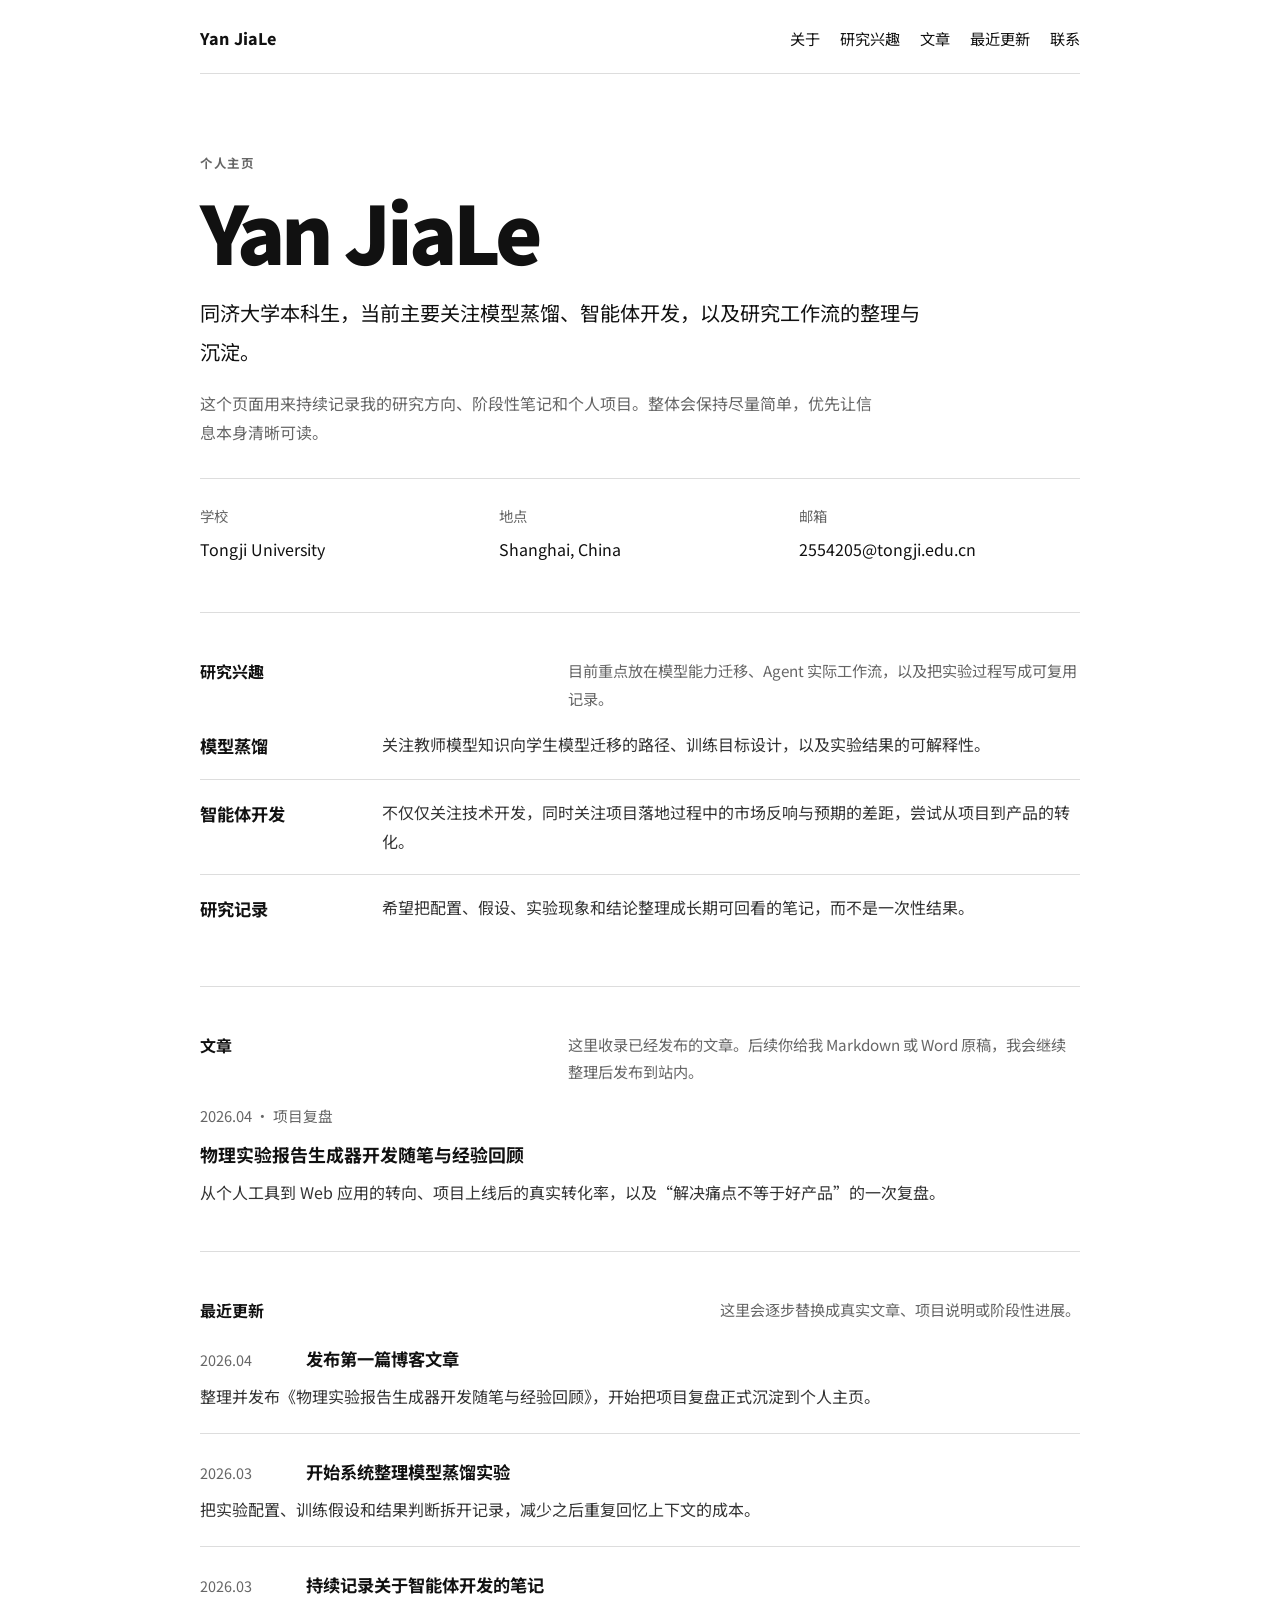
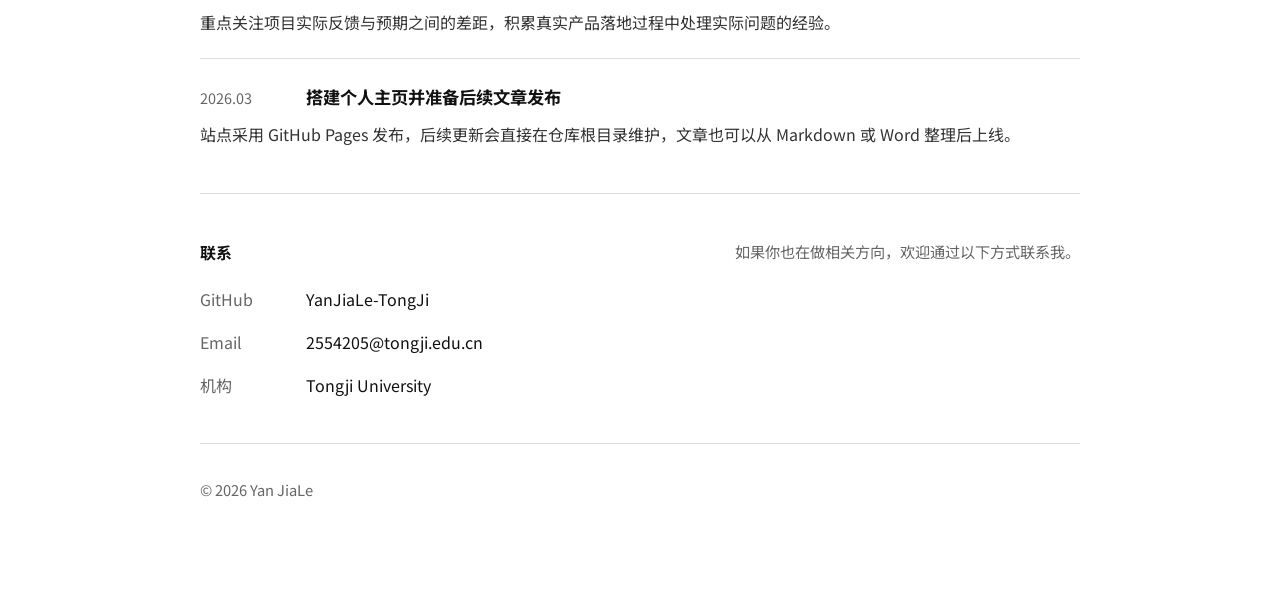
==== index.html @ b3a8a5c0 "Publish first blog post" ====
<!DOCTYPE html>
<html lang="zh-CN">
  <head>
    <meta charset="UTF-8" />
    <meta name="viewport" content="width=device-width, initial-scale=1.0" />
    <title>Yan JiaLe | 个人主页</title>
    <meta
      name="description"
      content="Yan JiaLe 的个人主页，关注模型蒸馏、智能体开发与研究记录。"
    />
    <link rel="preconnect" href="https://fonts.googleapis.com" />
    <link rel="preconnect" href="https://fonts.gstatic.com" crossorigin />
    <link
      href="https://fonts.googleapis.com/css2?family=Noto+Sans+SC:wght@400;500;700;900&display=swap"
      rel="stylesheet"
    />
    <link rel="stylesheet" href="./styles.css" />
  </head>
  <body>
    <div class="page">
      <header class="site-header">
        <a class="brand" href="#top">Yan JiaLe</a>
        <nav class="nav">
          <a href="#about">关于</a>
          <a href="#research">研究兴趣</a>
          <a href="#writing">文章</a>
          <a href="#updates">最近更新</a>
          <a href="#contact">联系</a>
        </nav>
      </header>

      <main id="top">
        <section class="hero" id="about">
          <p class="kicker">个人主页</p>
          <h1>Yan JiaLe</h1>
          <p class="lead">
            同济大学本科生，当前主要关注模型蒸馏、智能体开发，以及研究工作流的整理与沉淀。
          </p>
          <p class="summary">
            这个页面用来持续记录我的研究方向、阶段性笔记和个人项目。整体会保持尽量简单，优先让信息本身清晰可读。
          </p>

          <dl class="hero-meta">
            <div>
              <dt>学校</dt>
              <dd>Tongji University</dd>
            </div>
            <div>
              <dt>地点</dt>
              <dd>Shanghai, China</dd>
            </div>
            <div>
              <dt>邮箱</dt>
              <dd>
                <a href="mailto:2554205@tongji.edu.cn">2554205@tongji.edu.cn</a>
              </dd>
            </div>
          </dl>
        </section>

        <section class="section" id="research">
          <div class="section-heading">
            <h2>研究兴趣</h2>
            <p class="section-note">目前重点放在模型能力迁移、Agent 实际工作流，以及把实验过程写成可复用记录。</p>
          </div>

          <div class="interest-list">
            <article class="interest-item">
              <h3>模型蒸馏</h3>
              <p>关注教师模型知识向学生模型迁移的路径、训练目标设计，以及实验结果的可解释性。</p>
            </article>
            <article class="interest-item">
              <h3>智能体开发</h3>
              <p>不仅仅关注技术开发，同时关注项目落地过程中的市场反响与预期的差距，尝试从项目到产品的转化。</p>
            </article>
            <article class="interest-item">
              <h3>研究记录</h3>
              <p>希望把配置、假设、实验现象和结论整理成长期可回看的笔记，而不是一次性结果。</p>
            </article>
          </div>
        </section>

        <section class="section" id="writing">
          <div class="section-heading">
            <h2>文章</h2>
            <p class="section-note">这里收录已经发布的文章。后续你给我 Markdown 或 Word 原稿，我会继续整理后发布到站内。</p>
          </div>

          <div class="article-list">
            <article class="article-card">
              <p class="article-meta">2026.04 · 项目复盘</p>
              <h3>
                <a href="./articles/physics-report-generator-review.html">物理实验报告生成器开发随笔与经验回顾</a>
              </h3>
              <p>
                从个人工具到 Web 应用的转向、项目上线后的真实转化率，以及“解决痛点不等于好产品”的一次复盘。
              </p>
            </article>
          </div>
        </section>

        <section class="section" id="updates">
          <div class="section-heading">
            <h2>最近更新</h2>
            <p class="section-note">这里会逐步替换成真实文章、项目说明或阶段性进展。</p>
          </div>

          <div class="update-list">
            <article class="update-item">
              <div class="update-head">
                <time datetime="2026-04">2026.04</time>
                <h3>发布第一篇博客文章</h3>
              </div>
              <p>整理并发布《物理实验报告生成器开发随笔与经验回顾》，开始把项目复盘正式沉淀到个人主页。</p>
            </article>

            <article class="update-item">
              <div class="update-head">
                <time datetime="2026-03">2026.03</time>
                <h3>开始系统整理模型蒸馏实验</h3>
              </div>
              <p>把实验配置、训练假设和结果判断拆开记录，减少之后重复回忆上下文的成本。</p>
            </article>

            <article class="update-item">
              <div class="update-head">
                <time datetime="2026-03">2026.03</time>
                <h3>持续记录关于智能体开发的笔记</h3>
              </div>
              <p>重点关注项目实际反馈与预期之间的差距，积累真实产品落地过程中处理实际问题的经验。</p>
            </article>

            <article class="update-item">
              <div class="update-head">
                <time datetime="2026-03">2026.03</time>
                <h3>搭建个人主页并准备后续文章发布</h3>
              </div>
              <p>站点采用 GitHub Pages 发布，后续更新会直接在仓库根目录维护，文章也可以从 Markdown 或 Word 整理后上线。</p>
            </article>
          </div>
        </section>

        <section class="section" id="contact">
          <div class="section-heading">
            <h2>联系</h2>
            <p class="section-note">如果你也在做相关方向，欢迎通过以下方式联系我。</p>
          </div>

          <ul class="contact-list">
            <li class="contact-item">
              <span>GitHub</span>
              <a href="https://github.com/YanJiaLe-TongJi" target="_blank" rel="noreferrer">YanJiaLe-TongJi</a>
            </li>
            <li class="contact-item">
              <span>Email</span>
              <a href="mailto:2554205@tongji.edu.cn">2554205@tongji.edu.cn</a>
            </li>
            <li class="contact-item">
              <span>机构</span>
              <a href="https://www.tongji.edu.cn" target="_blank" rel="noreferrer">Tongji University</a>
            </li>
          </ul>
        </section>
      </main>

      <footer class="site-footer">
        <p>© <span id="current-year"></span> Yan JiaLe</p>
      </footer>
    </div>

    <script src="./script.js"></script>
  </body>
</html>
---- styles.css ----
:root {
  --bg: #ffffff;
  --text: #111111;
  --muted: #666666;
  --line: #dddddd;
  --soft: #f7f7f7;
}

* {
  box-sizing: border-box;
}

html {
  scroll-behavior: smooth;
}

body {
  margin: 0;
  background: var(--bg);
  color: var(--text);
  font-family: "Noto Sans SC", sans-serif;
  line-height: 1.8;
  -webkit-font-smoothing: antialiased;
}

a {
  color: var(--text);
  text-decoration: none;
}

a:hover {
  text-decoration: underline;
}

.page {
  width: min(880px, calc(100% - 40px));
  margin: 0 auto;
  padding: 24px 0 80px;
}

.site-header {
  display: flex;
  align-items: center;
  justify-content: space-between;
  gap: 24px;
  padding-bottom: 20px;
  border-bottom: 1px solid var(--line);
}

.brand {
  font-size: 1rem;
  font-weight: 800;
  letter-spacing: 0.01em;
}

.nav {
  display: flex;
  flex-wrap: wrap;
  gap: 20px;
  color: var(--muted);
  font-size: 0.95rem;
}

.nav a {
  position: relative;
}

.nav a::after {
  position: absolute;
  left: 0;
  bottom: -4px;
  width: 100%;
  height: 1px;
  background: var(--text);
  transform: scaleX(0);
  transform-origin: left;
  transition: transform 0.18s ease;
  content: "";
}

.nav a:hover::after {
  transform: scaleX(1);
}

.hero {
  padding: 78px 0 48px;
  border-bottom: 1px solid var(--line);
}

.kicker {
  margin: 0 0 14px;
  color: var(--muted);
  font-size: 0.78rem;
  font-weight: 700;
  letter-spacing: 0.14em;
}

.hero h1 {
  margin: 0;
  font-size: clamp(2.8rem, 8vw, 5rem);
  line-height: 1.05;
  letter-spacing: -0.05em;
  font-weight: 900;
}

.lead {
  max-width: 46rem;
  margin: 22px 0 0;
  font-size: 1.26rem;
  line-height: 1.9;
}

.summary {
  max-width: 42rem;
  margin: 18px 0 0;
  color: var(--muted);
}

.hero-meta {
  display: grid;
  grid-template-columns: repeat(3, minmax(0, 1fr));
  gap: 18px;
  margin: 32px 0 0;
  padding-top: 24px;
  border-top: 1px solid var(--line);
}

.hero-meta dt {
  margin-bottom: 6px;
  color: var(--muted);
  font-size: 0.9rem;
}

.hero-meta dd {
  margin: 0;
}

.section {
  padding: 44px 0;
  border-bottom: 1px solid var(--line);
}

.section-heading {
  display: flex;
  align-items: flex-start;
  justify-content: space-between;
  gap: 20px;
  margin-bottom: 18px;
}

.section-heading h2 {
  margin: 0;
  font-size: 1rem;
}

.section-note {
  max-width: 32rem;
  margin: 0;
  color: var(--muted);
  font-size: 0.95rem;
}

.writing-note {
  padding: 20px 22px;
  border: 1px solid var(--line);
  background: var(--soft);
}

.writing-note p {
  margin: 0;
}

.article-list {
  display: grid;
  gap: 18px;
}

.article-card {
  padding: 18px 0 0;
  border-top: 1px solid var(--line);
}

.article-card:first-child {
  padding-top: 0;
  border-top: 0;
}

.article-meta {
  margin: 0 0 8px;
  color: var(--muted);
  font-size: 0.92rem;
}

.article-card h3 {
  margin: 0 0 8px;
  font-size: 1.12rem;
}

.article-card p:last-child {
  margin: 0;
  color: #333333;
}

.interest-list {
  display: grid;
}

.interest-item {
  display: grid;
  grid-template-columns: 160px 1fr;
  gap: 22px;
  padding: 18px 0;
  border-top: 1px solid var(--line);
}

.interest-item:first-child {
  padding-top: 0;
  border-top: 0;
}

.interest-item h3,
.update-item h3 {
  margin: 0;
  font-size: 1.08rem;
}

.interest-item p,
.update-item p {
  margin: 0;
  color: #333333;
}

.update-list {
  display: grid;
}

.update-item {
  padding: 0 0 22px;
  border-bottom: 1px solid var(--line);
}

.update-item + .update-item {
  padding-top: 22px;
}

.update-item:last-child {
  border-bottom: 0;
  padding-bottom: 0;
}

.update-head {
  display: flex;
  align-items: baseline;
  gap: 18px;
  margin-bottom: 8px;
}

.update-head time {
  min-width: 88px;
  color: var(--muted);
  font-size: 0.9rem;
}

.contact-list {
  display: grid;
  gap: 14px;
  margin: 0;
  padding: 0;
  list-style: none;
}

.contact-item {
  display: grid;
  grid-template-columns: 88px 1fr;
  gap: 18px;
}

.contact-item span {
  color: var(--muted);
}

.site-footer {
  padding-top: 18px;
  color: var(--muted);
  font-size: 0.92rem;
}

.article-page {
  width: min(780px, calc(100% - 32px));
}

.article-main {
  padding-top: 28px;
}

.back-link {
  margin: 0 0 24px;
  color: var(--muted);
}

.article-header {
  padding-bottom: 28px;
  margin-bottom: 28px;
  border-bottom: 1px solid var(--line);
}

.article-header h1 {
  margin: 0;
  font-size: clamp(2rem, 6vw, 3.2rem);
  line-height: 1.18;
  letter-spacing: -0.03em;
}

.article-subtitle {
  margin: 16px 0 0;
  font-size: 1.08rem;
  color: var(--muted);
}

.article-info {
  display: flex;
  flex-wrap: wrap;
  gap: 14px;
  margin-top: 14px;
  color: var(--muted);
  font-size: 0.92rem;
}

.prose {
  font-size: 1rem;
}

.prose h2,
.prose h3 {
  margin: 36px 0 12px;
  line-height: 1.4;
}

.prose h2 {
  font-size: 1.35rem;
}

.prose h3 {
  font-size: 1.08rem;
}

.prose p,
.prose ul,
.prose ol {
  margin: 0 0 16px;
}

.prose ul,
.prose ol {
  padding-left: 22px;
}

.prose li + li {
  margin-top: 8px;
}

@media (max-width: 720px) {
  .page {
    width: min(100% - 24px, 880px);
  }

  .site-header,
  .section-heading,
  .interest-item,
  .contact-item,
  .update-head,
  .hero-meta {
    grid-template-columns: 1fr;
    flex-direction: column;
  }

  .nav {
    gap: 14px;
  }

  .hero {
    padding-top: 46px;
  }

  .lead {
    font-size: 1.06rem;
  }

  .update-head {
    gap: 4px;
  }

  .article-page {
    width: min(100% - 24px, 780px);
  }
}
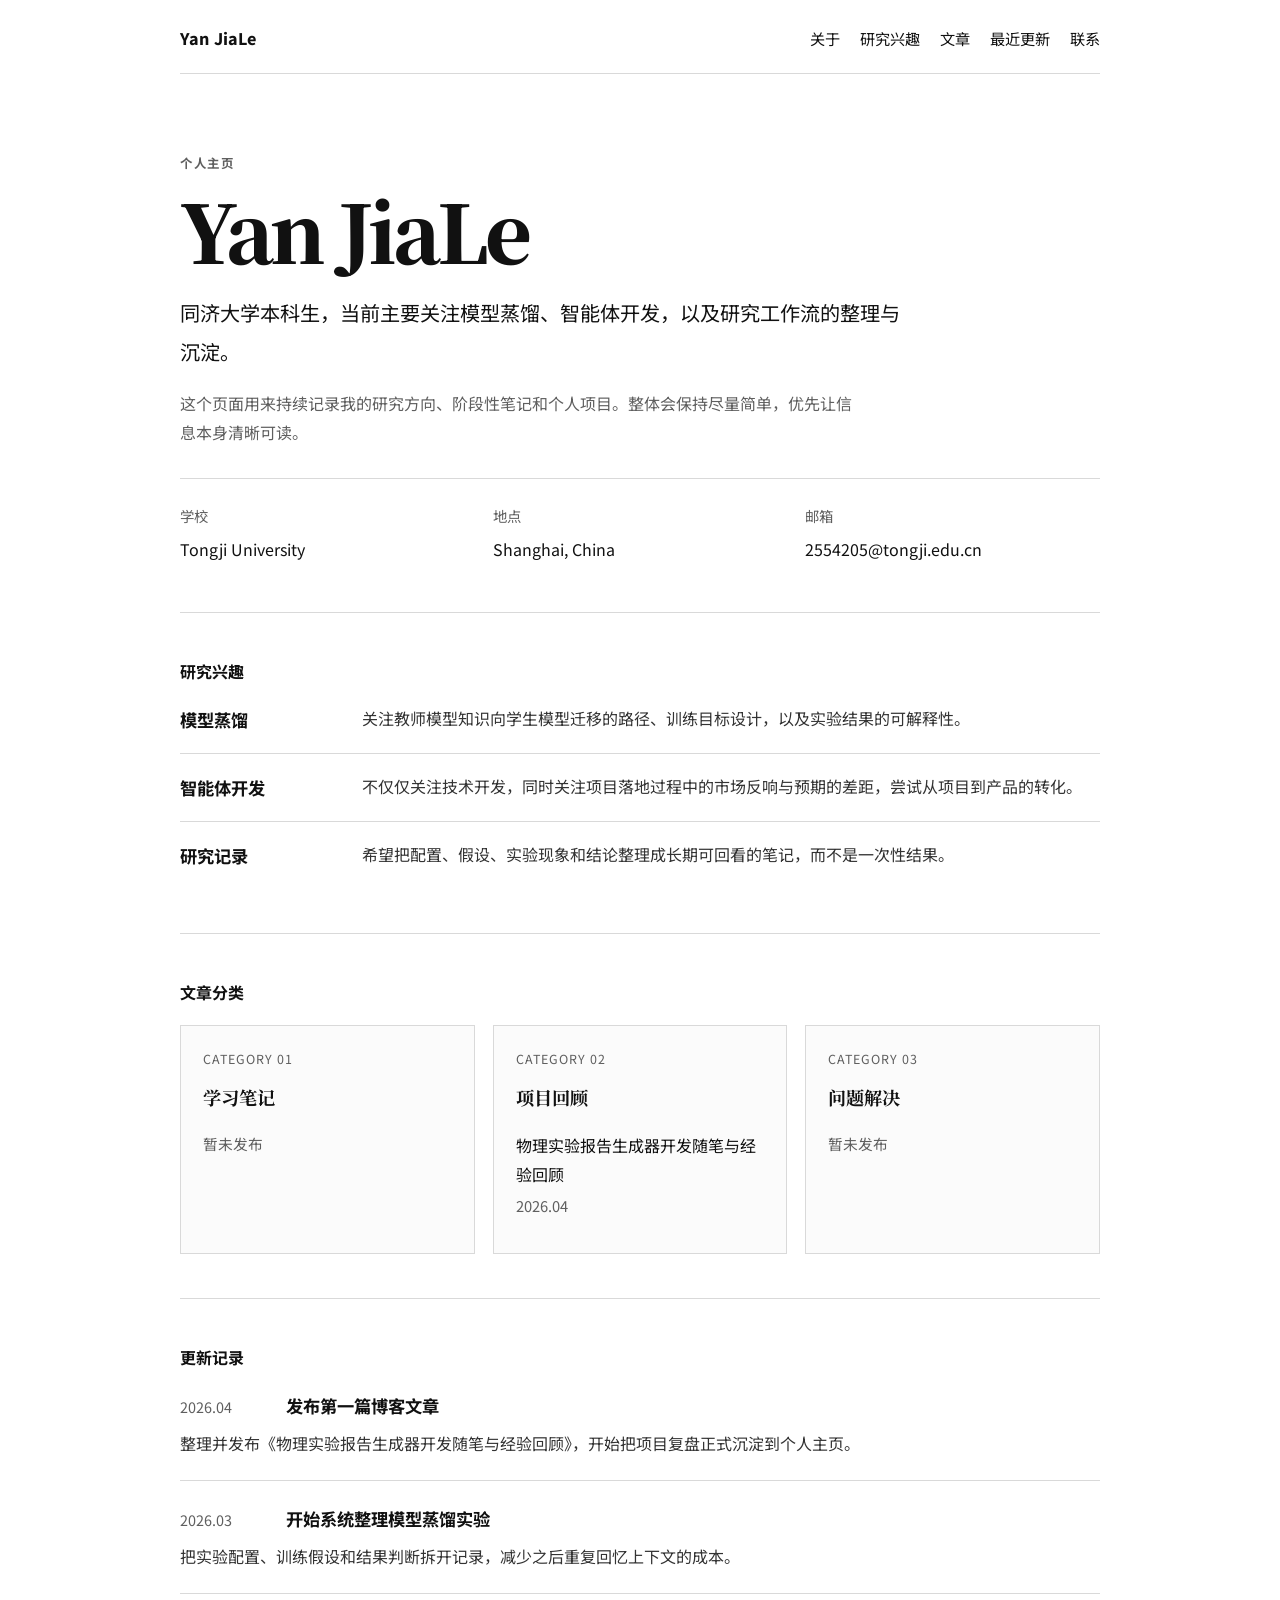
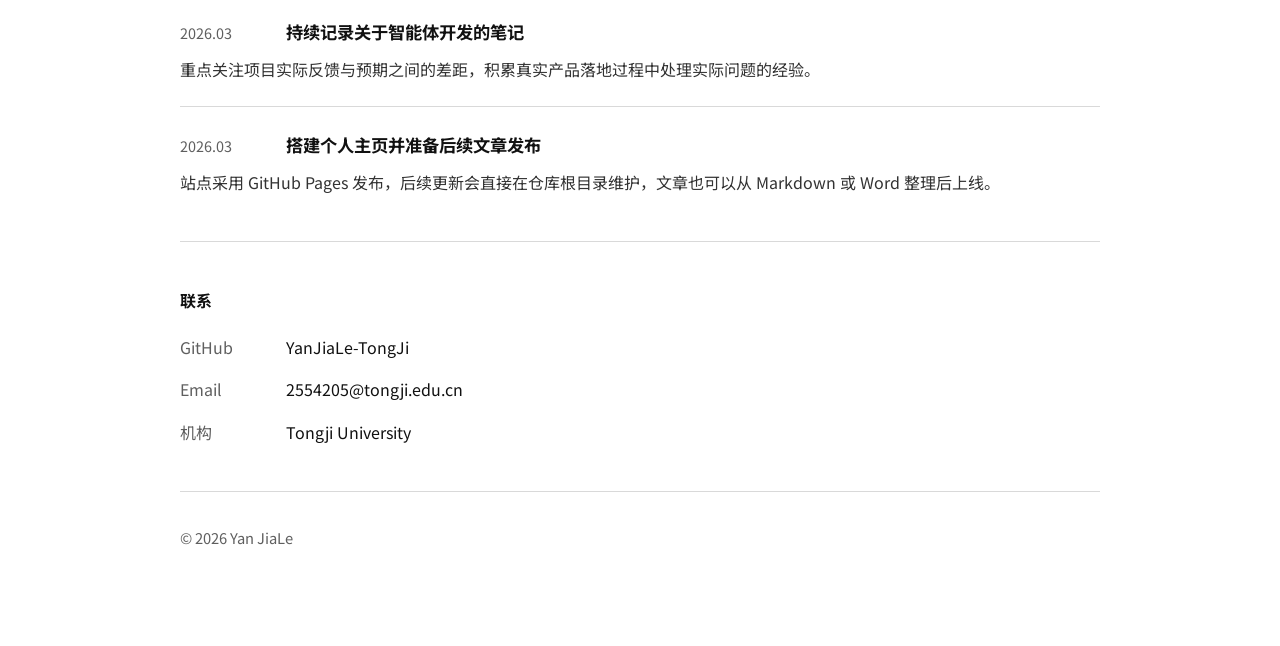
==== commit ad0797da: "Refine academic blog layout and restore original article text" ====
--- a/index.html
+++ b/index.html
@@ -11,7 +11,7 @@
     <link rel="preconnect" href="https://fonts.googleapis.com" />
     <link rel="preconnect" href="https://fonts.gstatic.com" crossorigin />
     <link
-      href="https://fonts.googleapis.com/css2?family=Noto+Sans+SC:wght@400;500;700;900&display=swap"
+      href="https://fonts.googleapis.com/css2?family=Noto+Sans+SC:wght@400;500;700;900&family=Noto+Serif+SC:wght@500;700&display=swap"
       rel="stylesheet"
     />
     <link rel="stylesheet" href="./styles.css" />
@@ -61,7 +61,6 @@
         <section class="section" id="research">
           <div class="section-heading">
             <h2>研究兴趣</h2>
-            <p class="section-note">目前重点放在模型能力迁移、Agent 实际工作流，以及把实验过程写成可复用记录。</p>
           </div>
 
           <div class="interest-list">
@@ -82,27 +81,42 @@
 
         <section class="section" id="writing">
           <div class="section-heading">
-            <h2>文章</h2>
-            <p class="section-note">这里收录已经发布的文章。后续你给我 Markdown 或 Word 原稿，我会继续整理后发布到站内。</p>
+            <h2>文章分类</h2>
           </div>
 
-          <div class="article-list">
-            <article class="article-card">
-              <p class="article-meta">2026.04 · 项目复盘</p>
-              <h3>
-                <a href="./articles/physics-report-generator-review.html">物理实验报告生成器开发随笔与经验回顾</a>
-              </h3>
-              <p>
-                从个人工具到 Web 应用的转向、项目上线后的真实转化率，以及“解决痛点不等于好产品”的一次复盘。
-              </p>
-            </article>
+          <div class="category-grid">
+            <section class="category-card">
+              <p class="category-label">Category 01</p>
+              <h3>学习笔记</h3>
+              <ul class="category-list">
+                <li class="empty-item">暂未发布</li>
+              </ul>
+            </section>
+
+            <section class="category-card">
+              <p class="category-label">Category 02</p>
+              <h3>项目回顾</h3>
+              <ul class="category-list">
+                <li>
+                  <a href="./articles/physics-report-generator-review.html">物理实验报告生成器开发随笔与经验回顾</a>
+                  <span>2026.04</span>
+                </li>
+              </ul>
+            </section>
+
+            <section class="category-card">
+              <p class="category-label">Category 03</p>
+              <h3>问题解决</h3>
+              <ul class="category-list">
+                <li class="empty-item">暂未发布</li>
+              </ul>
+            </section>
           </div>
         </section>
 
         <section class="section" id="updates">
           <div class="section-heading">
-            <h2>最近更新</h2>
-            <p class="section-note">这里会逐步替换成真实文章、项目说明或阶段性进展。</p>
+            <h2>更新记录</h2>
           </div>
 
           <div class="update-list">
@@ -143,7 +157,6 @@
         <section class="section" id="contact">
           <div class="section-heading">
             <h2>联系</h2>
-            <p class="section-note">如果你也在做相关方向，欢迎通过以下方式联系我。</p>
           </div>
 
           <ul class="contact-list">
--- a/styles.css
+++ b/styles.css
@@ -1,9 +1,10 @@
 :root {
   --bg: #ffffff;
   --text: #111111;
-  --muted: #666666;
-  --line: #dddddd;
-  --soft: #f7f7f7;
+  --muted: #5f5f5f;
+  --line: #d9d9d9;
+  --soft: #f5f5f5;
+  --paper: #fbfbfb;
 }
 
 * {
@@ -33,7 +34,7 @@
 }
 
 .page {
-  width: min(880px, calc(100% - 40px));
+  width: min(920px, calc(100% - 40px));
   margin: 0 auto;
   padding: 24px 0 80px;
 }
@@ -101,6 +102,7 @@
   line-height: 1.05;
   letter-spacing: -0.05em;
   font-weight: 900;
+  font-family: "Noto Serif SC", serif;
 }
 
 .lead {
@@ -153,52 +155,55 @@
   font-size: 1rem;
 }
 
-.section-note {
-  max-width: 32rem;
-  margin: 0;
-  color: var(--muted);
-  font-size: 0.95rem;
-}
-
-.writing-note {
-  padding: 20px 22px;
+.category-grid {
+  display: grid;
+  grid-template-columns: repeat(3, minmax(0, 1fr));
+  gap: 18px;
+}
+
+.category-card {
+  min-height: 220px;
+  padding: 22px;
   border: 1px solid var(--line);
-  background: var(--soft);
-}
-
-.writing-note p {
-  margin: 0;
-}
-
-.article-list {
-  display: grid;
-  gap: 18px;
-}
-
-.article-card {
-  padding: 18px 0 0;
+  background: var(--paper);
+}
+
+.category-label {
+  margin: 0 0 10px;
+  color: var(--muted);
+  font-size: 0.78rem;
+  letter-spacing: 0.08em;
+  text-transform: uppercase;
+}
+
+.category-card h3 {
+  margin: 0 0 18px;
+  font-size: 1.14rem;
+  font-family: "Noto Serif SC", serif;
+}
+
+.category-list {
+  margin: 0;
+  padding: 0;
+  list-style: none;
+}
+
+.category-list li {
+  display: grid;
+  gap: 4px;
+  padding: 12px 0;
   border-top: 1px solid var(--line);
 }
 
-.article-card:first-child {
+.category-list li:first-child {
   padding-top: 0;
   border-top: 0;
 }
 
-.article-meta {
-  margin: 0 0 8px;
+.category-list span,
+.empty-item {
   color: var(--muted);
   font-size: 0.92rem;
-}
-
-.article-card h3 {
-  margin: 0 0 8px;
-  font-size: 1.12rem;
-}
-
-.article-card p:last-child {
-  margin: 0;
-  color: #333333;
 }
 
 .interest-list {
@@ -309,6 +314,7 @@
   font-size: clamp(2rem, 6vw, 3.2rem);
   line-height: 1.18;
   letter-spacing: -0.03em;
+  font-family: "Noto Serif SC", serif;
 }
 
 .article-subtitle {
@@ -334,6 +340,7 @@
 .prose h3 {
   margin: 36px 0 12px;
   line-height: 1.4;
+  font-family: "Noto Serif SC", serif;
 }
 
 .prose h2 {
@@ -359,9 +366,22 @@
   margin-top: 8px;
 }
 
+.article-figure {
+  margin: 28px 0;
+  padding: 12px;
+  border: 1px solid var(--line);
+  background: var(--paper);
+}
+
+.article-figure img {
+  display: block;
+  width: 100%;
+  height: auto;
+}
+
 @media (max-width: 720px) {
   .page {
-    width: min(100% - 24px, 880px);
+    width: min(100% - 24px, 920px);
   }
 
   .site-header,
@@ -390,6 +410,10 @@
     gap: 4px;
   }
 
+  .category-grid {
+    grid-template-columns: 1fr;
+  }
+
   .article-page {
     width: min(100% - 24px, 780px);
   }
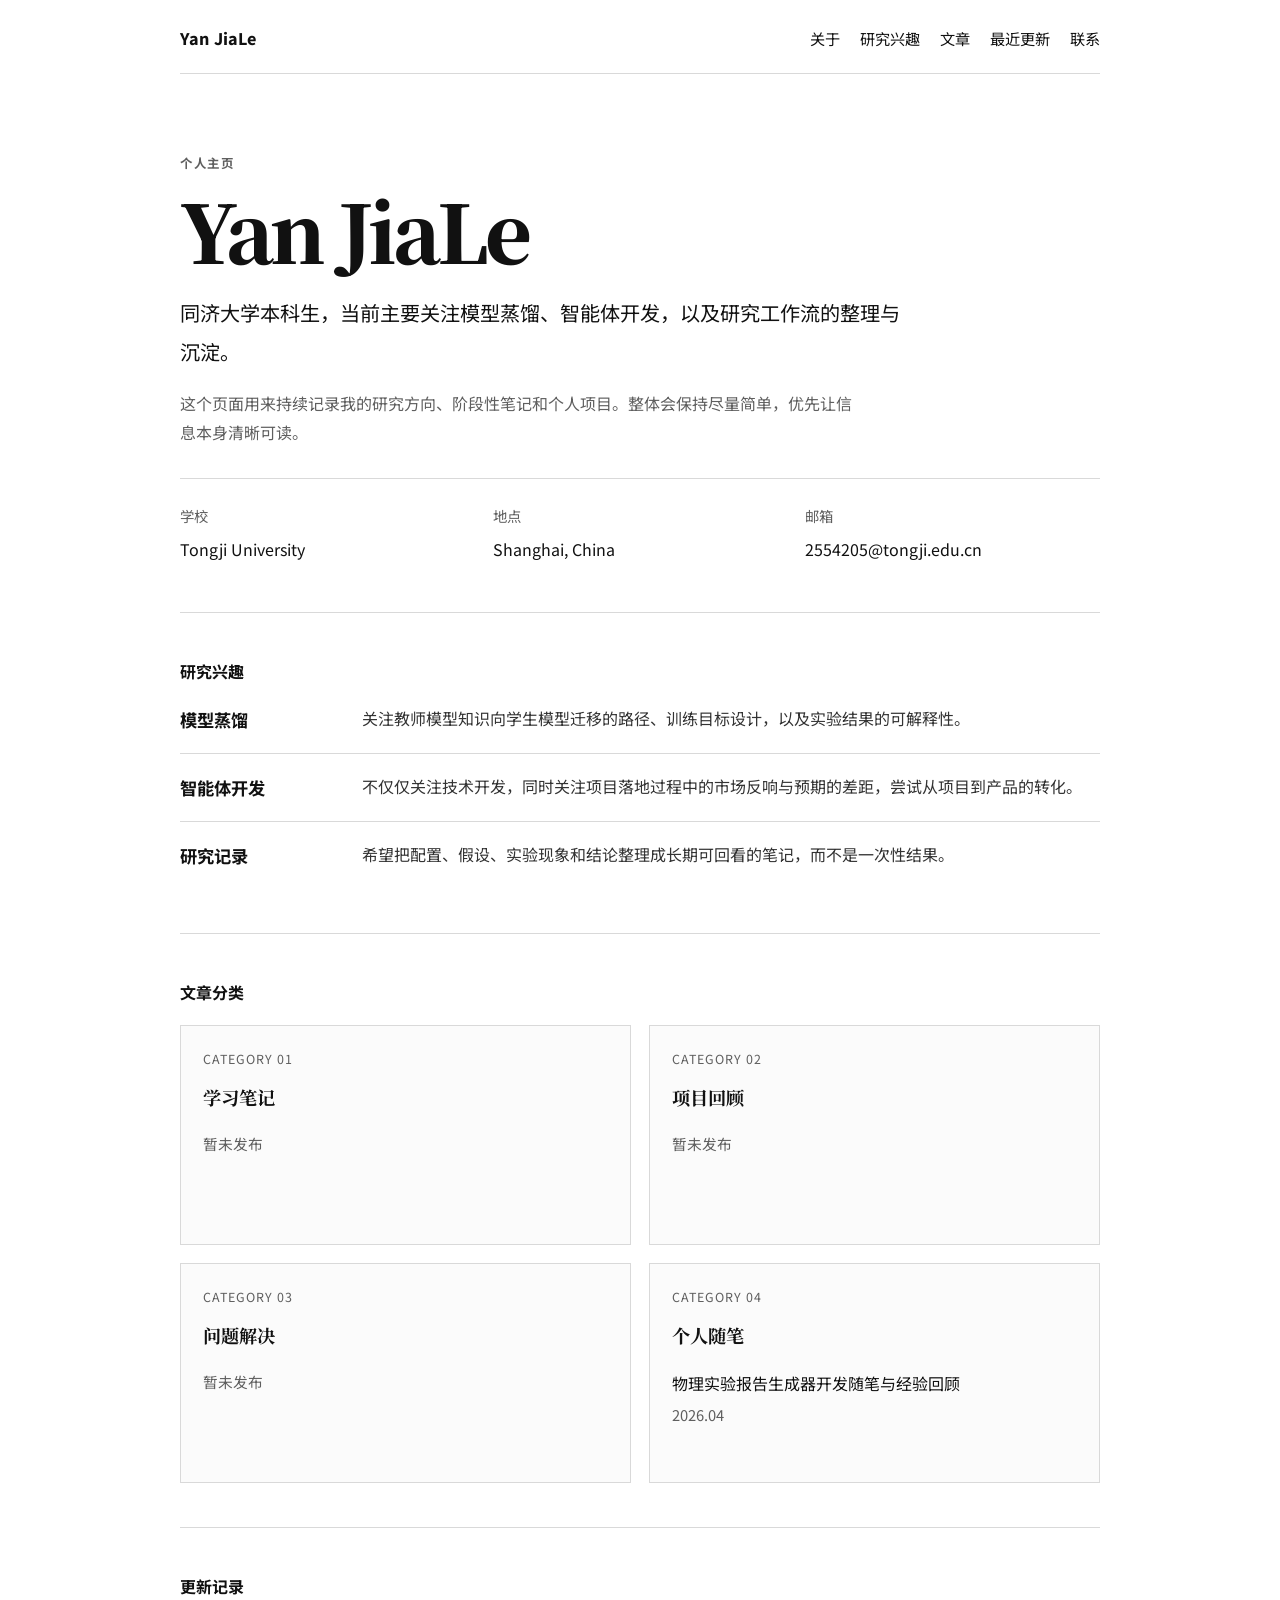
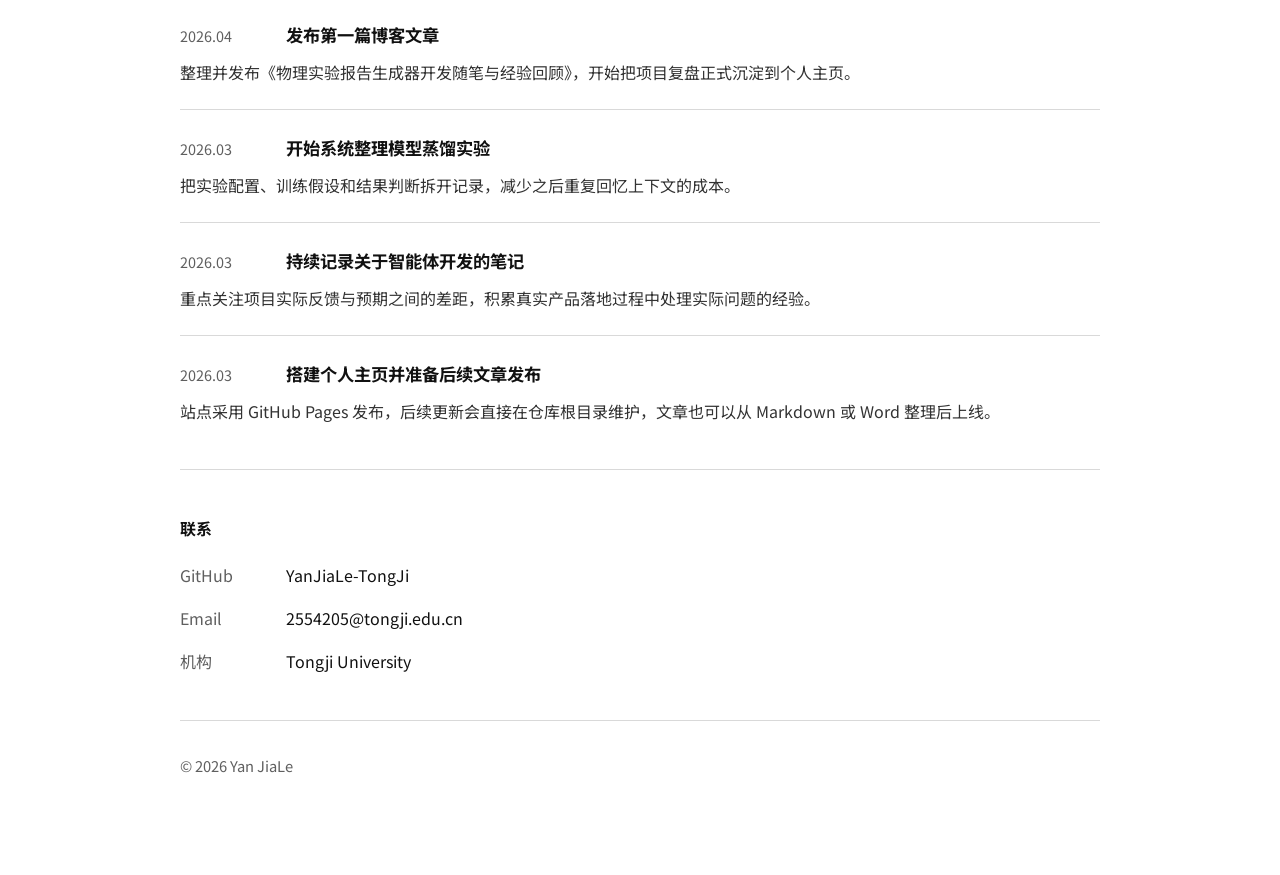
==== commit 770c03dd: "Add personal essays category" ====
--- a/index.html
+++ b/index.html
@@ -97,10 +97,7 @@
               <p class="category-label">Category 02</p>
               <h3>项目回顾</h3>
               <ul class="category-list">
-                <li>
-                  <a href="./articles/physics-report-generator-review.html">物理实验报告生成器开发随笔与经验回顾</a>
-                  <span>2026.04</span>
-                </li>
+                <li class="empty-item">暂未发布</li>
               </ul>
             </section>
 
@@ -109,6 +106,17 @@
               <h3>问题解决</h3>
               <ul class="category-list">
                 <li class="empty-item">暂未发布</li>
+              </ul>
+            </section>
+
+            <section class="category-card">
+              <p class="category-label">Category 04</p>
+              <h3>个人随笔</h3>
+              <ul class="category-list">
+                <li>
+                  <a href="./articles/physics-report-generator-review.html">物理实验报告生成器开发随笔与经验回顾</a>
+                  <span>2026.04</span>
+                </li>
               </ul>
             </section>
           </div>
--- a/styles.css
+++ b/styles.css
@@ -157,7 +157,7 @@
 
 .category-grid {
   display: grid;
-  grid-template-columns: repeat(3, minmax(0, 1fr));
+  grid-template-columns: repeat(2, minmax(0, 1fr));
   gap: 18px;
 }
 
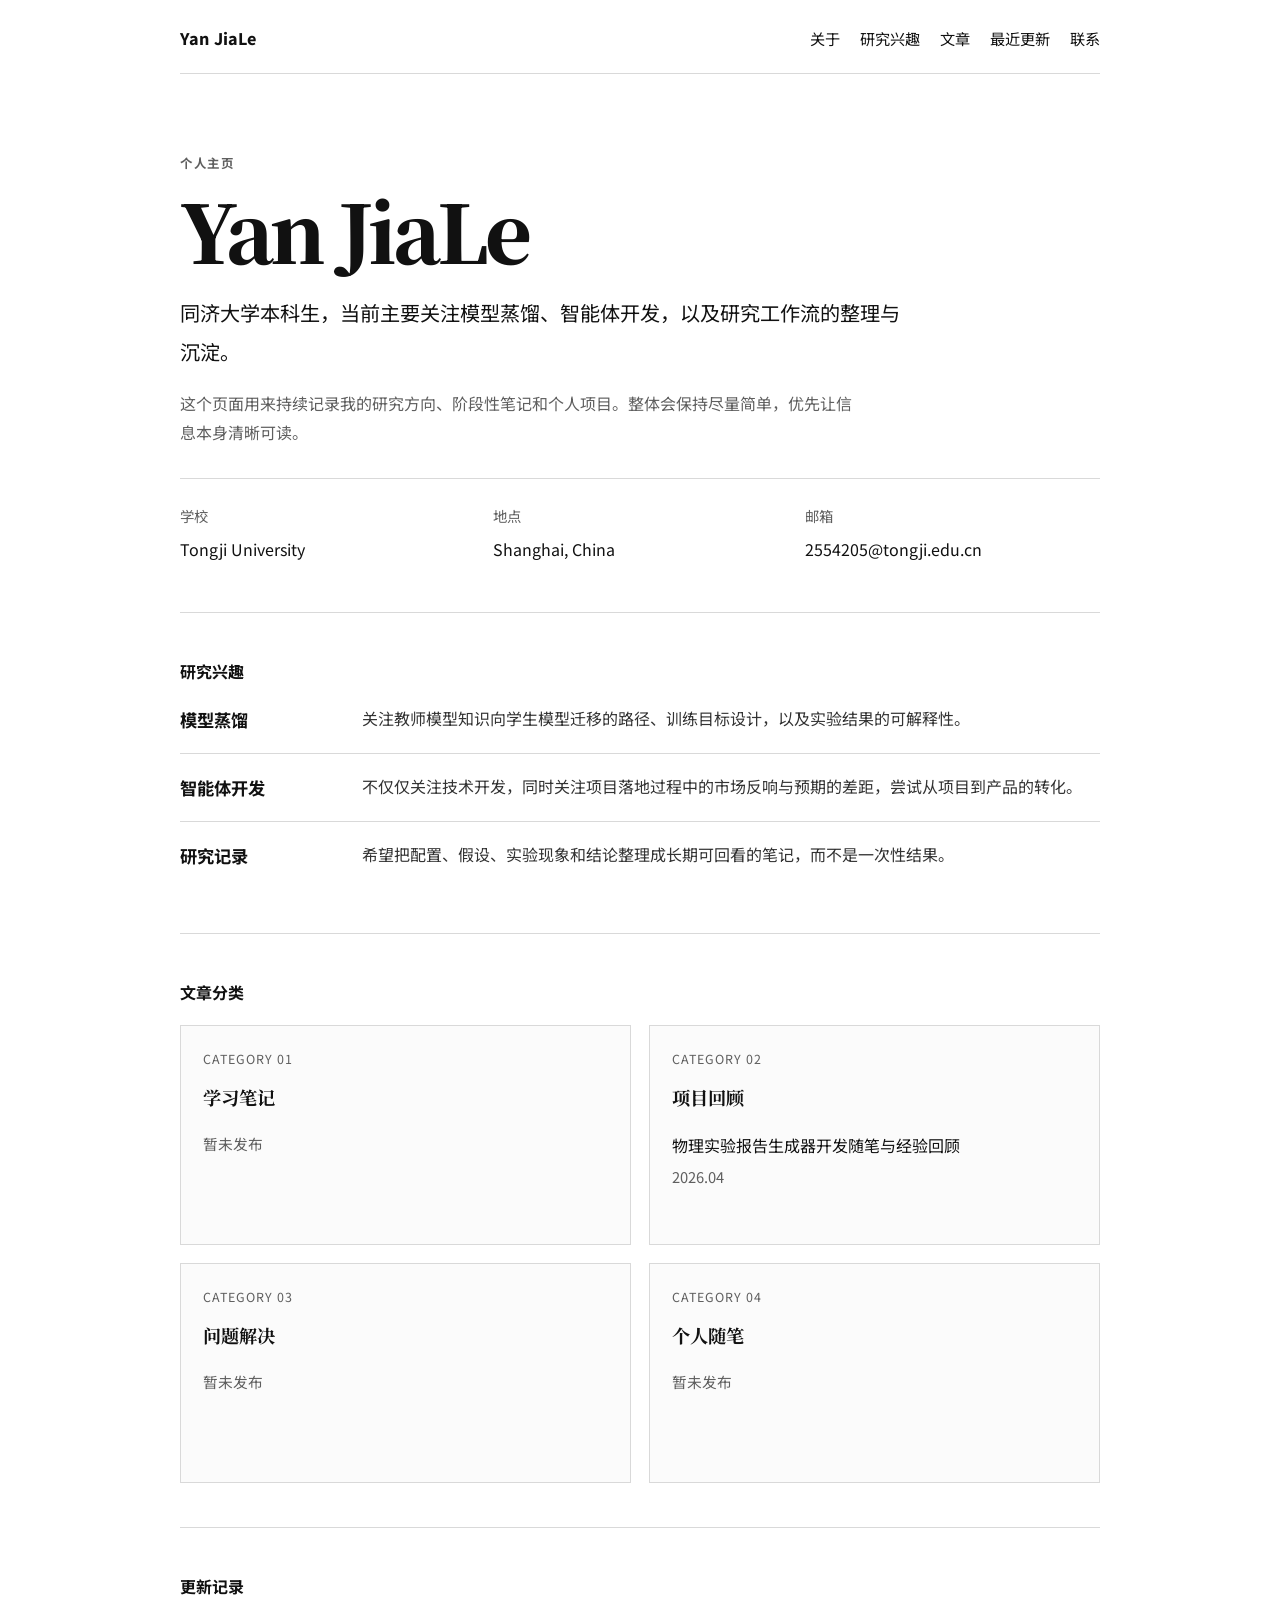
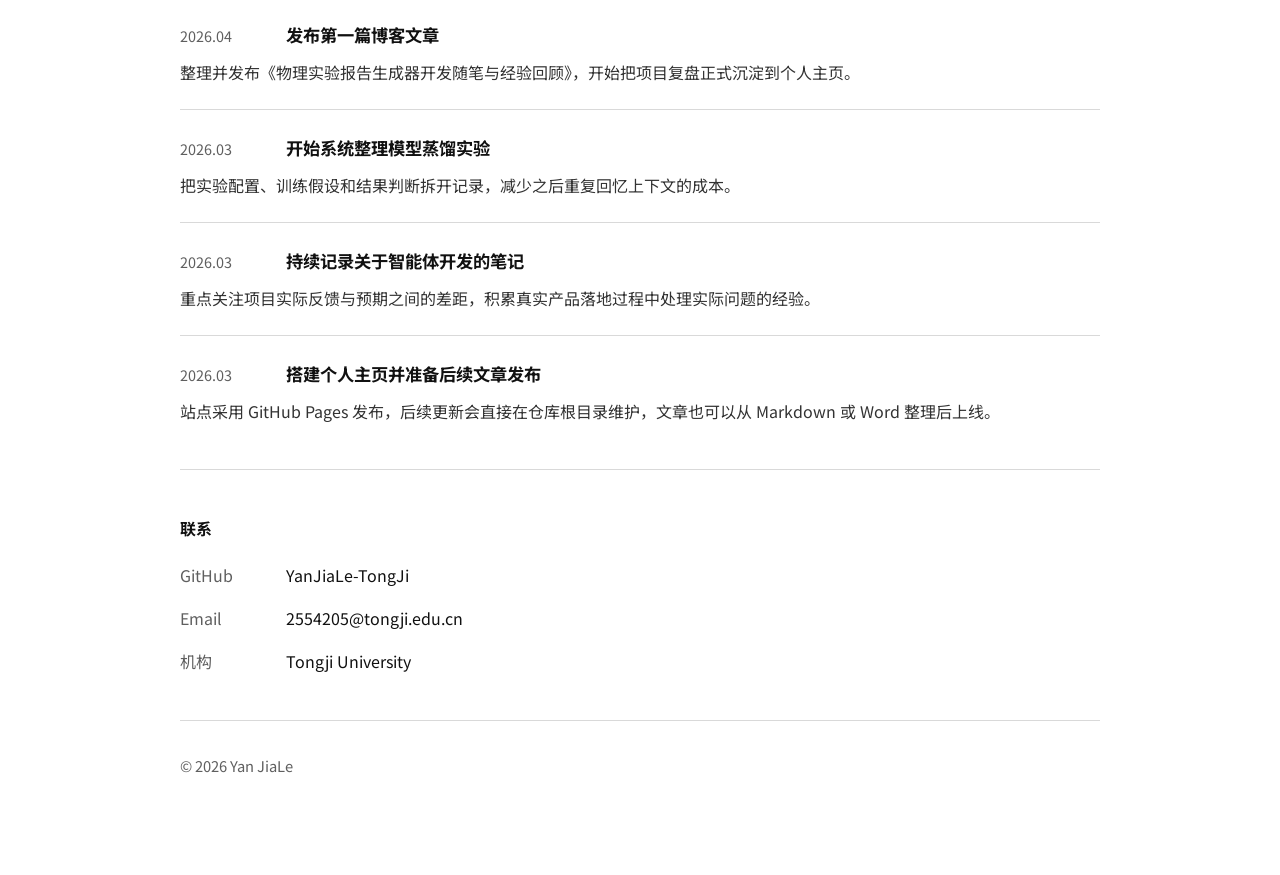
==== commit 6a37f019: "Move report generator post to project review" ====
--- a/index.html
+++ b/index.html
@@ -97,7 +97,10 @@
               <p class="category-label">Category 02</p>
               <h3>项目回顾</h3>
               <ul class="category-list">
-                <li class="empty-item">暂未发布</li>
+                <li>
+                  <a href="./articles/physics-report-generator-review.html">物理实验报告生成器开发随笔与经验回顾</a>
+                  <span>2026.04</span>
+                </li>
               </ul>
             </section>
 
@@ -113,10 +116,7 @@
               <p class="category-label">Category 04</p>
               <h3>个人随笔</h3>
               <ul class="category-list">
-                <li>
-                  <a href="./articles/physics-report-generator-review.html">物理实验报告生成器开发随笔与经验回顾</a>
-                  <span>2026.04</span>
-                </li>
+                <li class="empty-item">暂未发布</li>
               </ul>
             </section>
           </div>
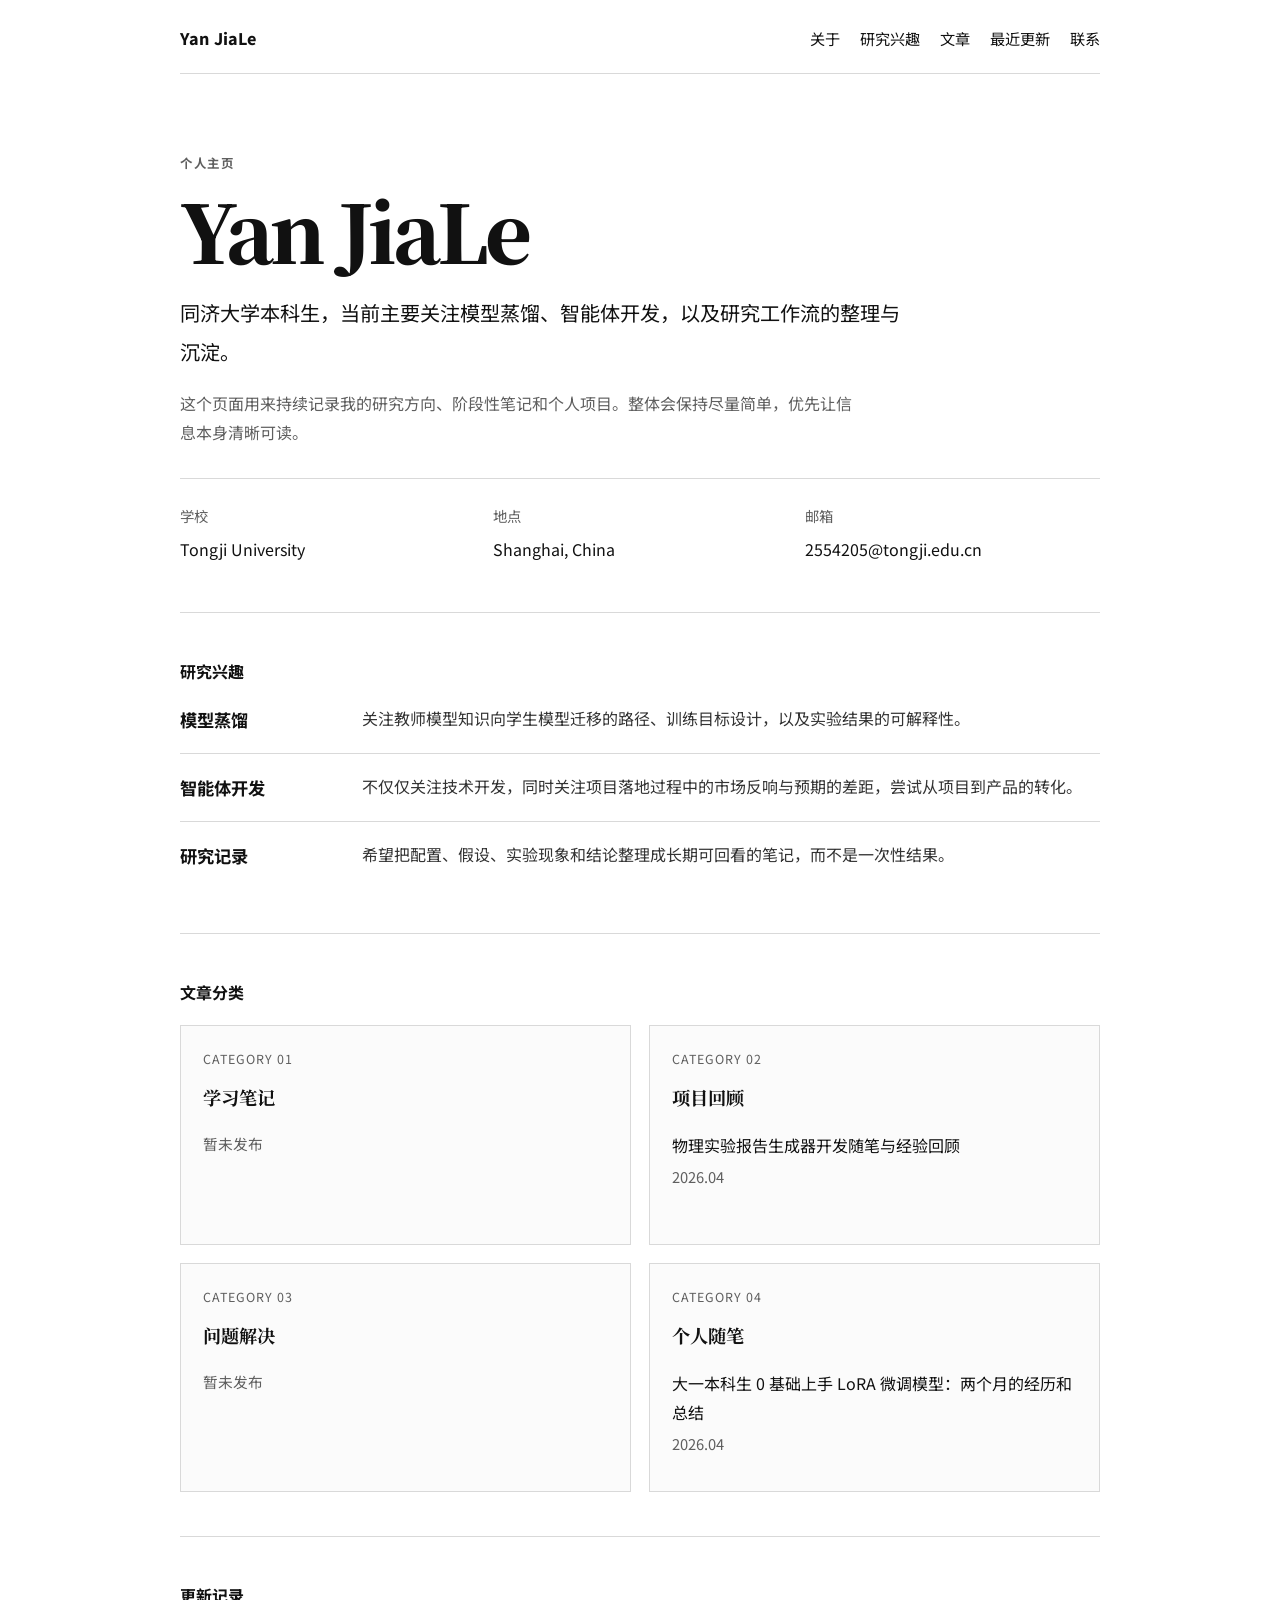
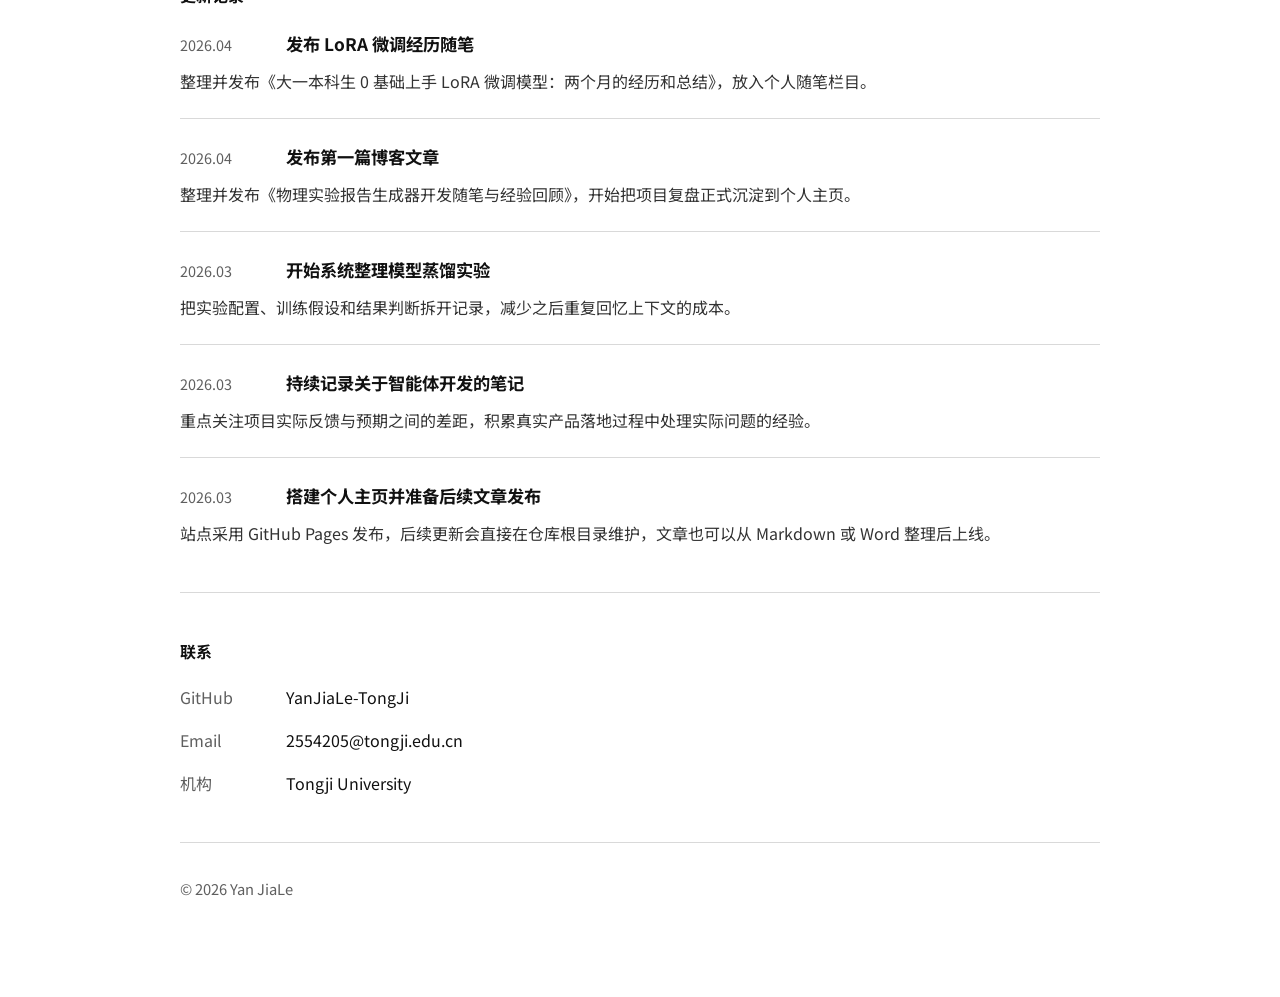
==== commit 17523efa: "发布 LoRA 微调经历随笔" ====
--- a/index.html
+++ b/index.html
@@ -116,7 +116,10 @@
               <p class="category-label">Category 04</p>
               <h3>个人随笔</h3>
               <ul class="category-list">
-                <li class="empty-item">暂未发布</li>
+                <li>
+                  <a href="./articles/lora-finetuning-two-months.html">大一本科生 0 基础上手 LoRA 微调模型：两个月的经历和总结</a>
+                  <span>2026.04</span>
+                </li>
               </ul>
             </section>
           </div>
@@ -128,6 +131,14 @@
           </div>
 
           <div class="update-list">
+            <article class="update-item">
+              <div class="update-head">
+                <time datetime="2026-04">2026.04</time>
+                <h3>发布 LoRA 微调经历随笔</h3>
+              </div>
+              <p>整理并发布《大一本科生 0 基础上手 LoRA 微调模型：两个月的经历和总结》，放入个人随笔栏目。</p>
+            </article>
+
             <article class="update-item">
               <div class="update-head">
                 <time datetime="2026-04">2026.04</time>
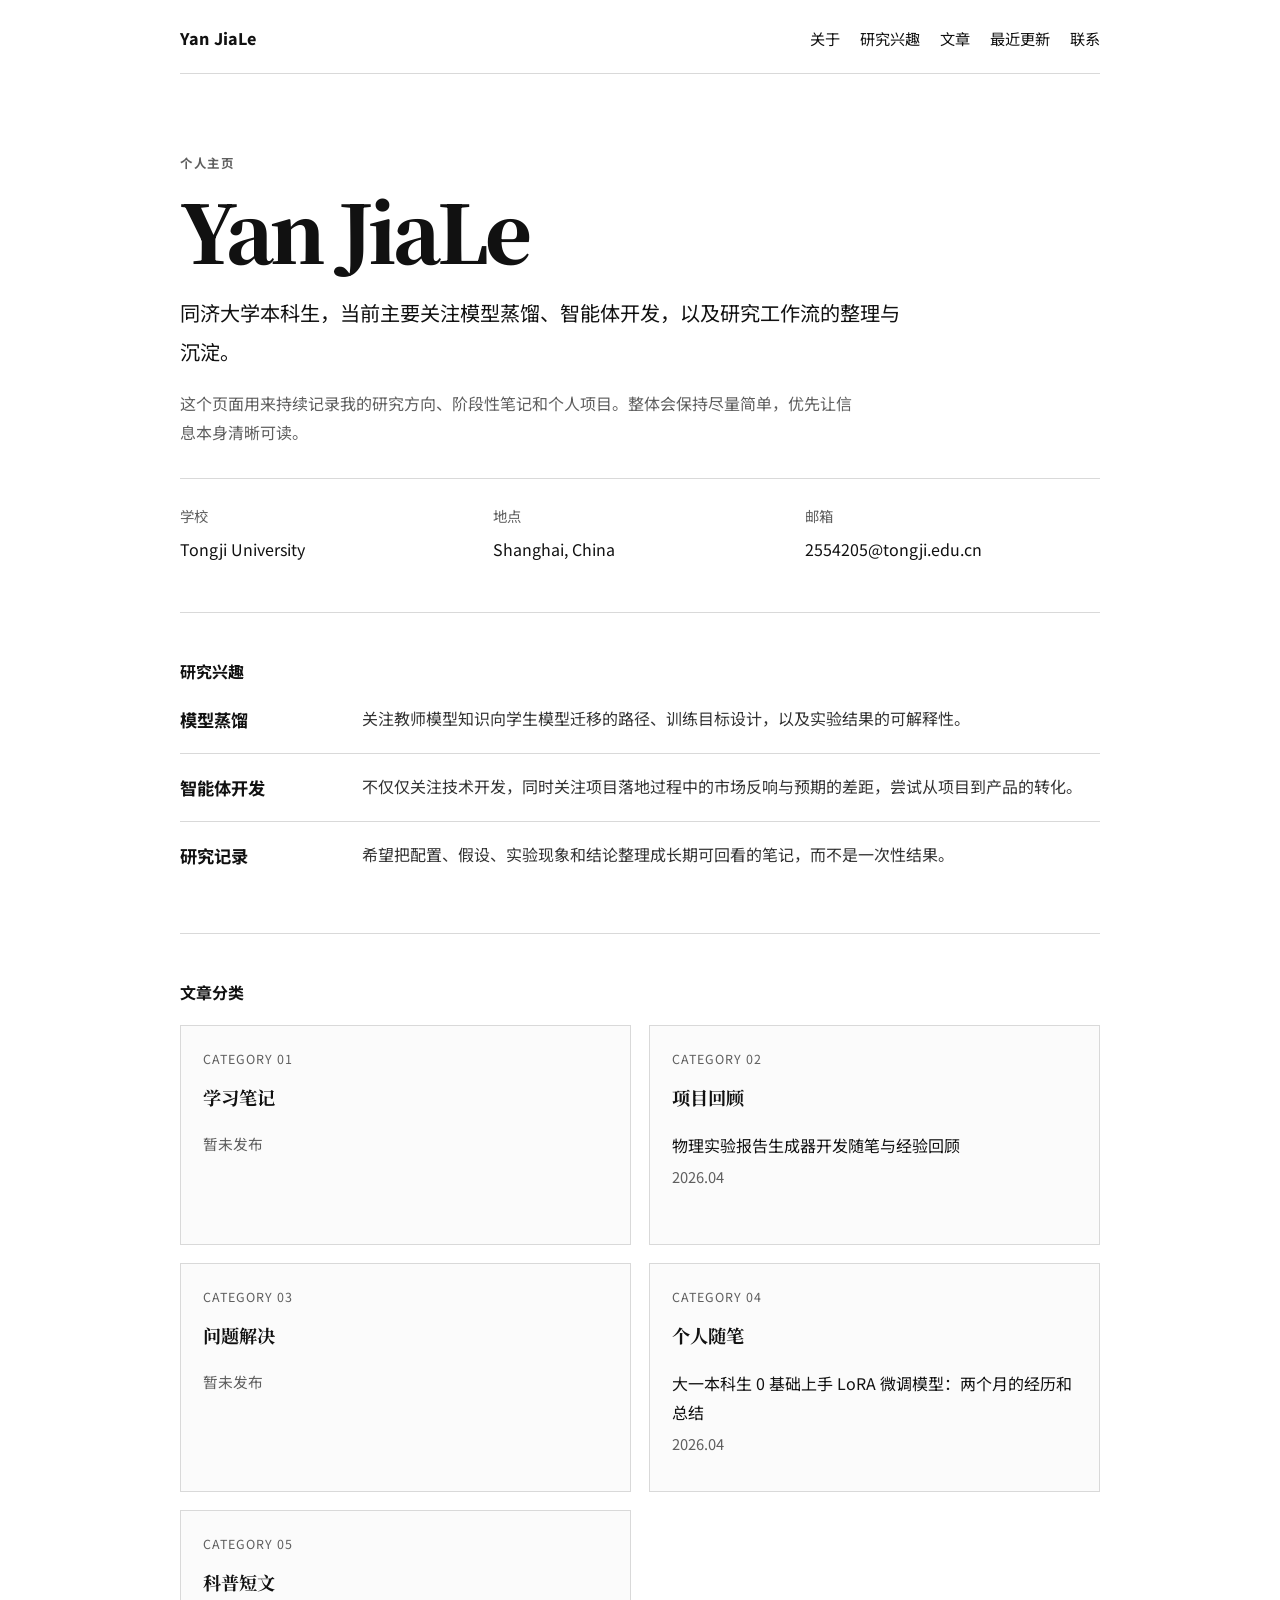
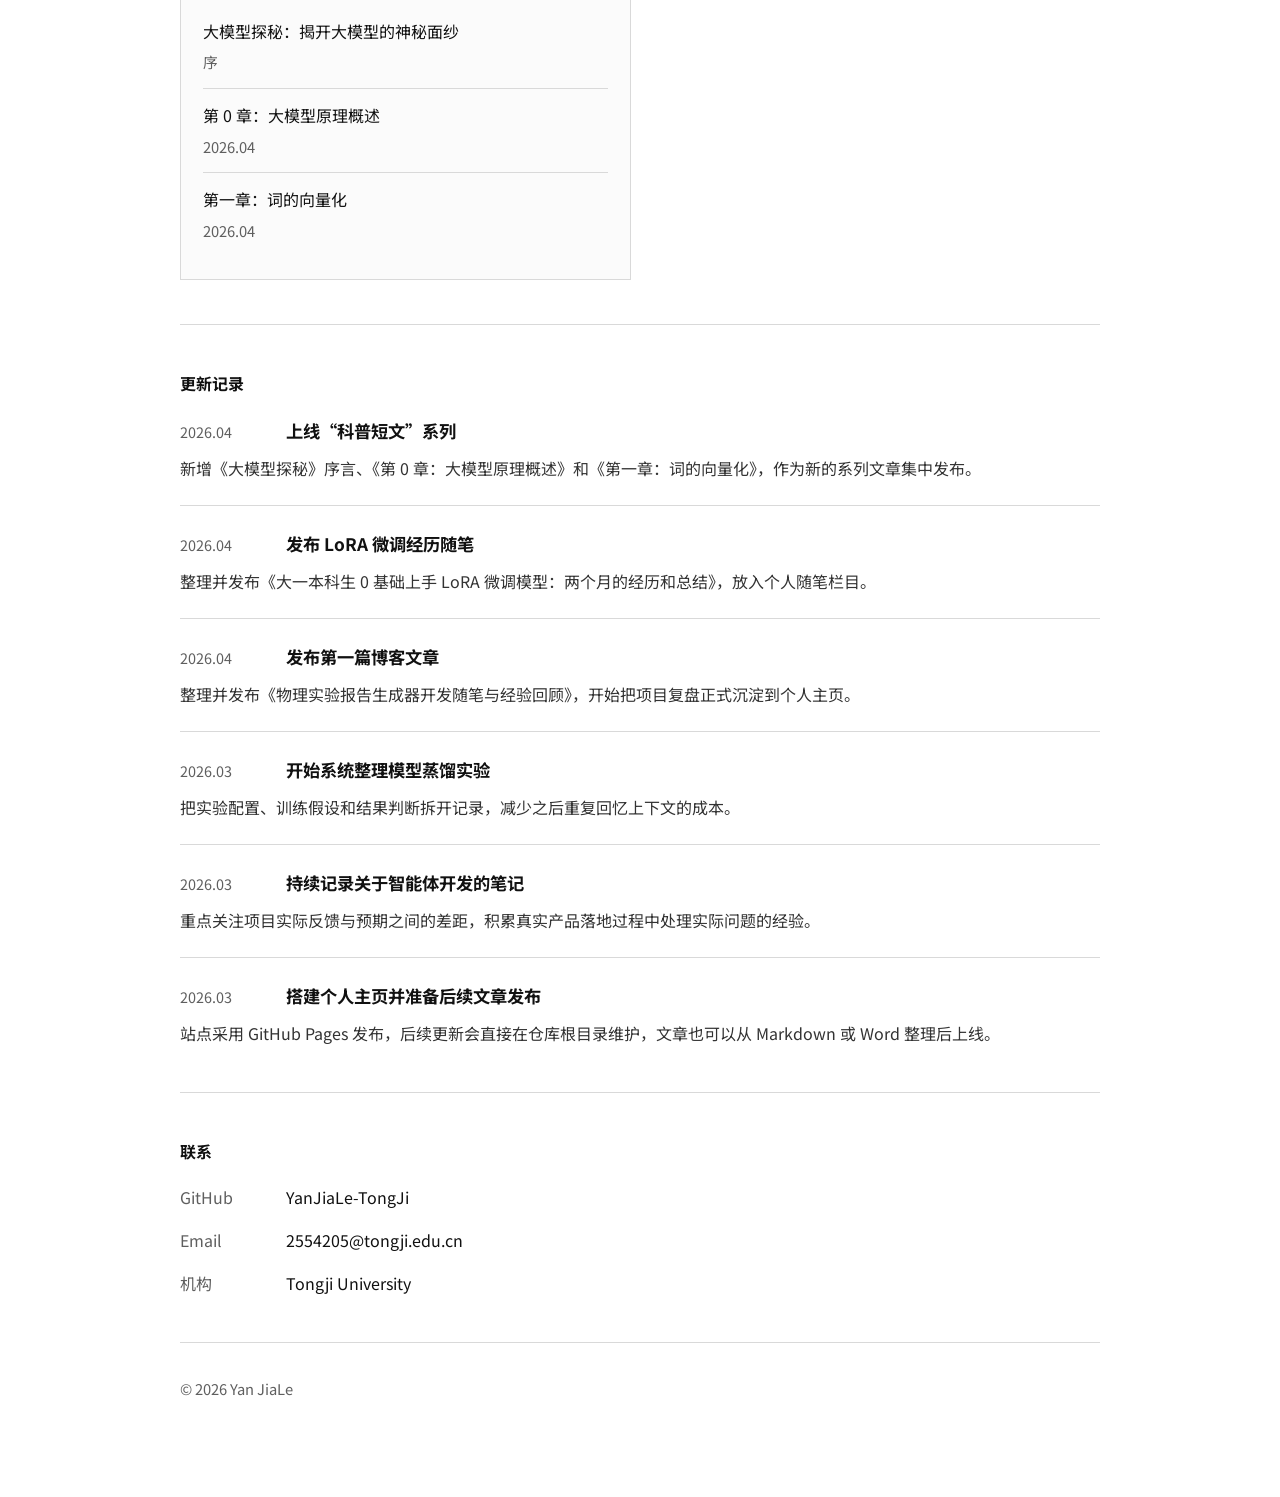
==== commit 007a7259: "发布科普短文系列首批文章" ====
--- a/index.html
+++ b/index.html
@@ -122,6 +122,25 @@
                 </li>
               </ul>
             </section>
+
+            <section class="category-card">
+              <p class="category-label">Category 05</p>
+              <h3>科普短文</h3>
+              <ul class="category-list">
+                <li>
+                  <a href="./articles/llm-popular-science-intro.html">大模型探秘：揭开大模型的神秘面纱</a>
+                  <span>序</span>
+                </li>
+                <li>
+                  <a href="./articles/llm-popular-science-chapter-0.html">第 0 章：大模型原理概述</a>
+                  <span>2026.04</span>
+                </li>
+                <li>
+                  <a href="./articles/llm-popular-science-chapter-1.html">第一章：词的向量化</a>
+                  <span>2026.04</span>
+                </li>
+              </ul>
+            </section>
           </div>
         </section>
 
@@ -131,6 +150,14 @@
           </div>
 
           <div class="update-list">
+            <article class="update-item">
+              <div class="update-head">
+                <time datetime="2026-04-17">2026.04</time>
+                <h3>上线“科普短文”系列</h3>
+              </div>
+              <p>新增《大模型探秘》序言、《第 0 章：大模型原理概述》和《第一章：词的向量化》，作为新的系列文章集中发布。</p>
+            </article>
+
             <article class="update-item">
               <div class="update-head">
                 <time datetime="2026-04">2026.04</time>
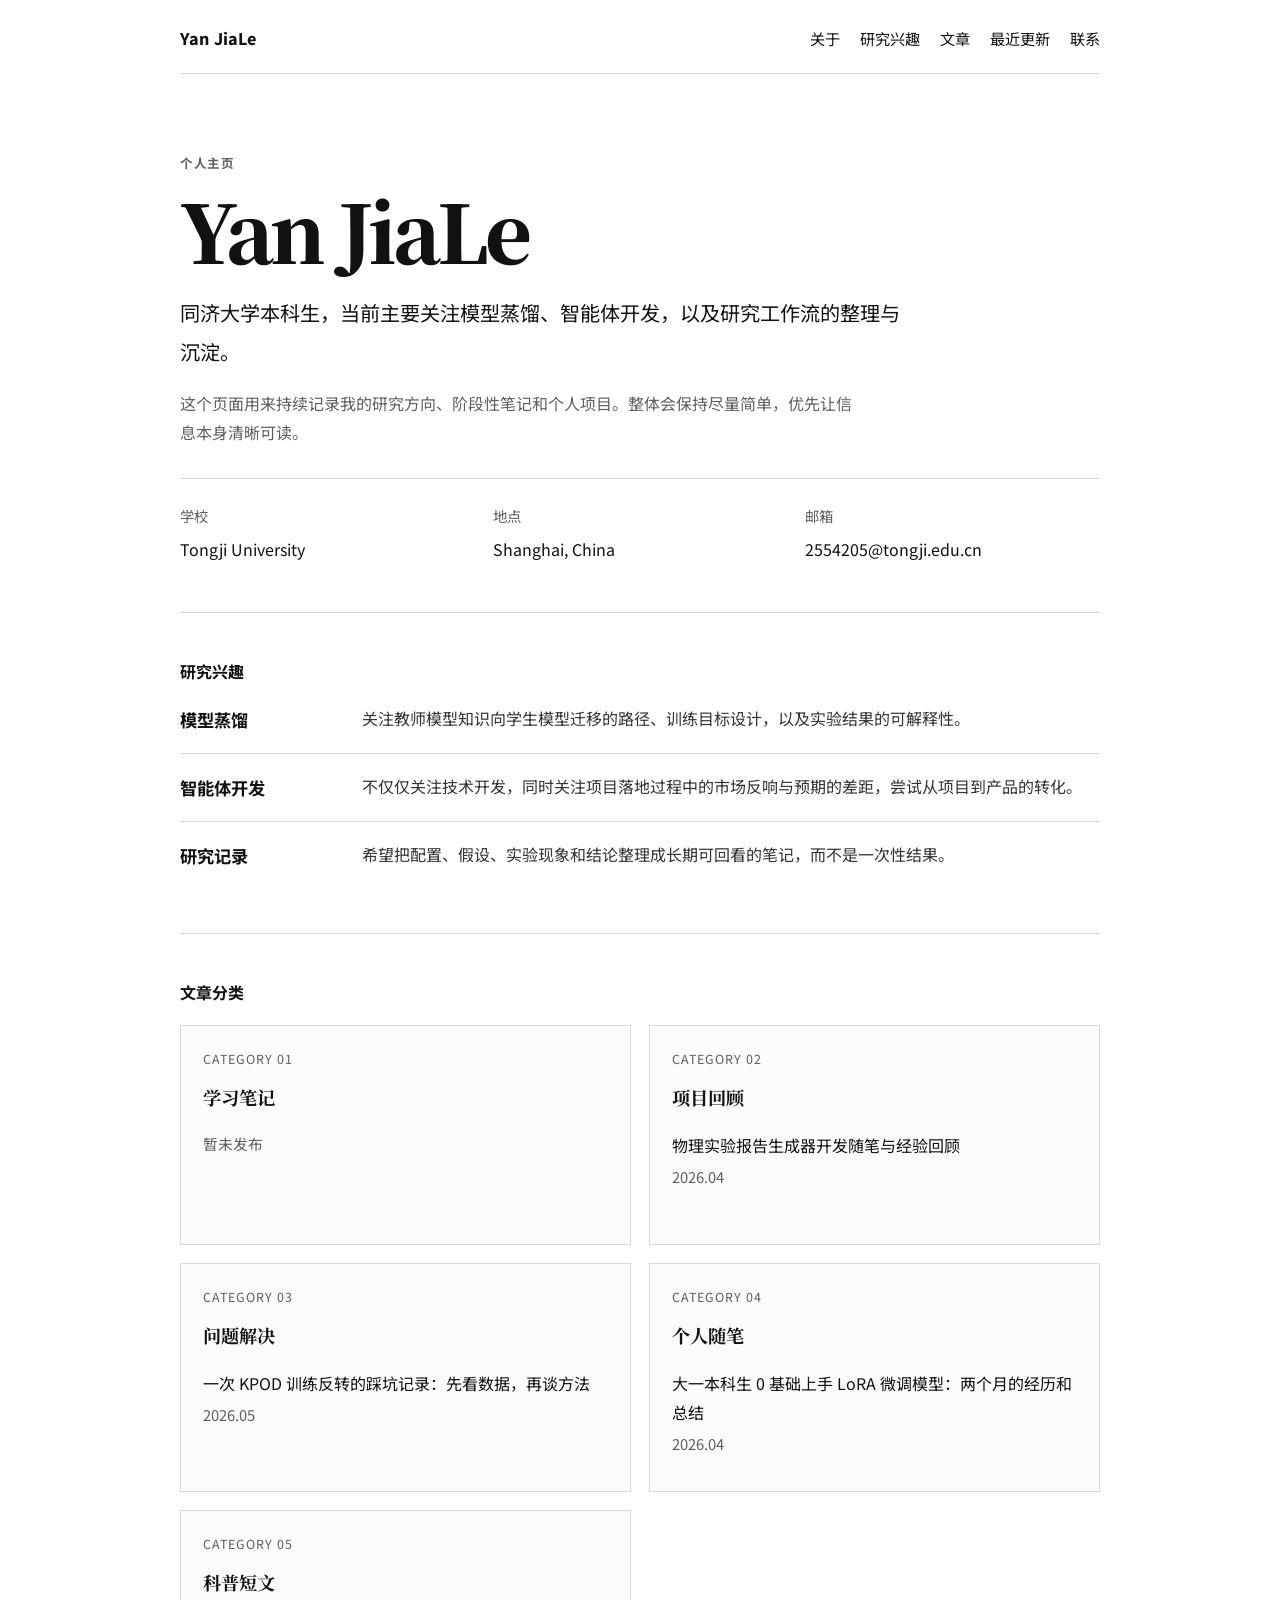
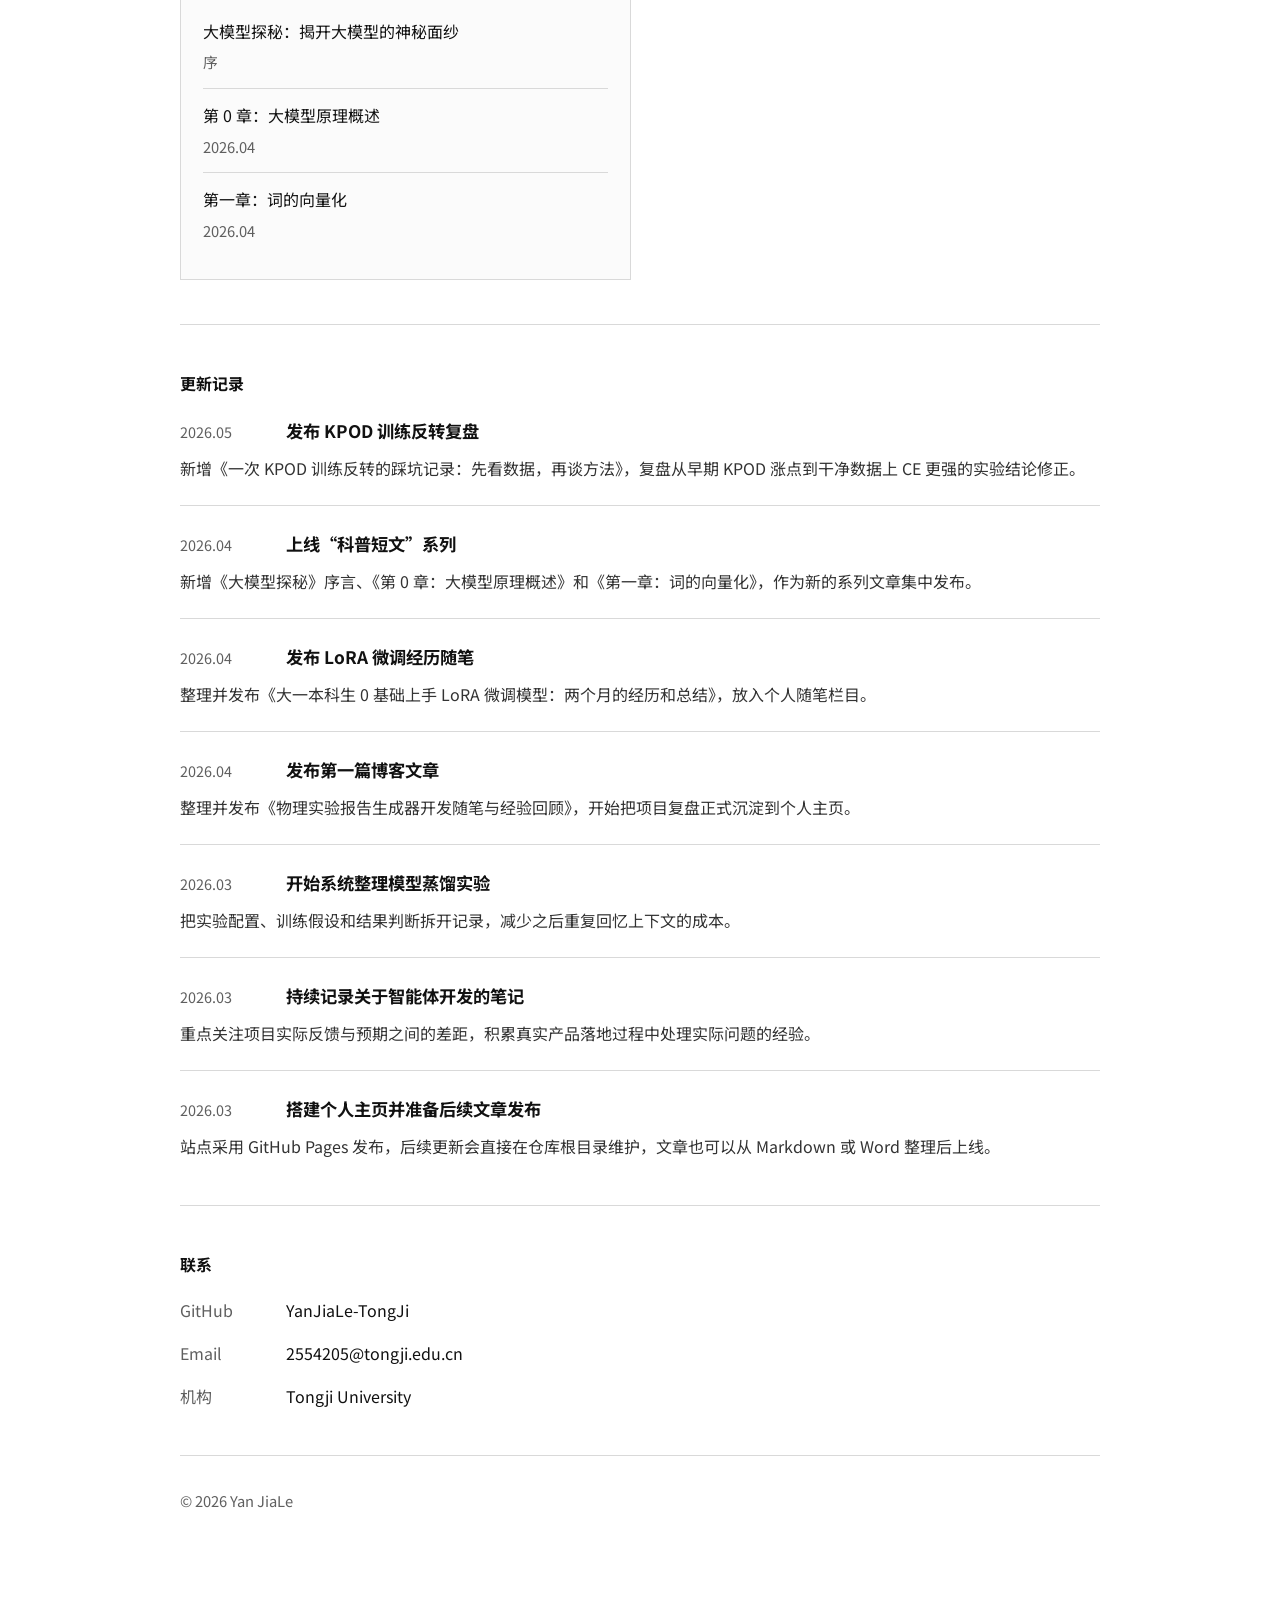
==== commit 32ec1acf: "发布 KPOD 训练复盘" ====
--- a/index.html
+++ b/index.html
@@ -108,7 +108,10 @@
               <p class="category-label">Category 03</p>
               <h3>问题解决</h3>
               <ul class="category-list">
-                <li class="empty-item">暂未发布</li>
+                <li>
+                  <a href="./articles/kpod-data-quality-retrospective.html">一次 KPOD 训练反转的踩坑记录：先看数据，再谈方法</a>
+                  <span>2026.05</span>
+                </li>
               </ul>
             </section>
 
@@ -150,6 +153,14 @@
           </div>
 
           <div class="update-list">
+            <article class="update-item">
+              <div class="update-head">
+                <time datetime="2026-05-25">2026.05</time>
+                <h3>发布 KPOD 训练反转复盘</h3>
+              </div>
+              <p>新增《一次 KPOD 训练反转的踩坑记录：先看数据，再谈方法》，复盘从早期 KPOD 涨点到干净数据上 CE 更强的实验结论修正。</p>
+            </article>
+
             <article class="update-item">
               <div class="update-head">
                 <time datetime="2026-04-17">2026.04</time>
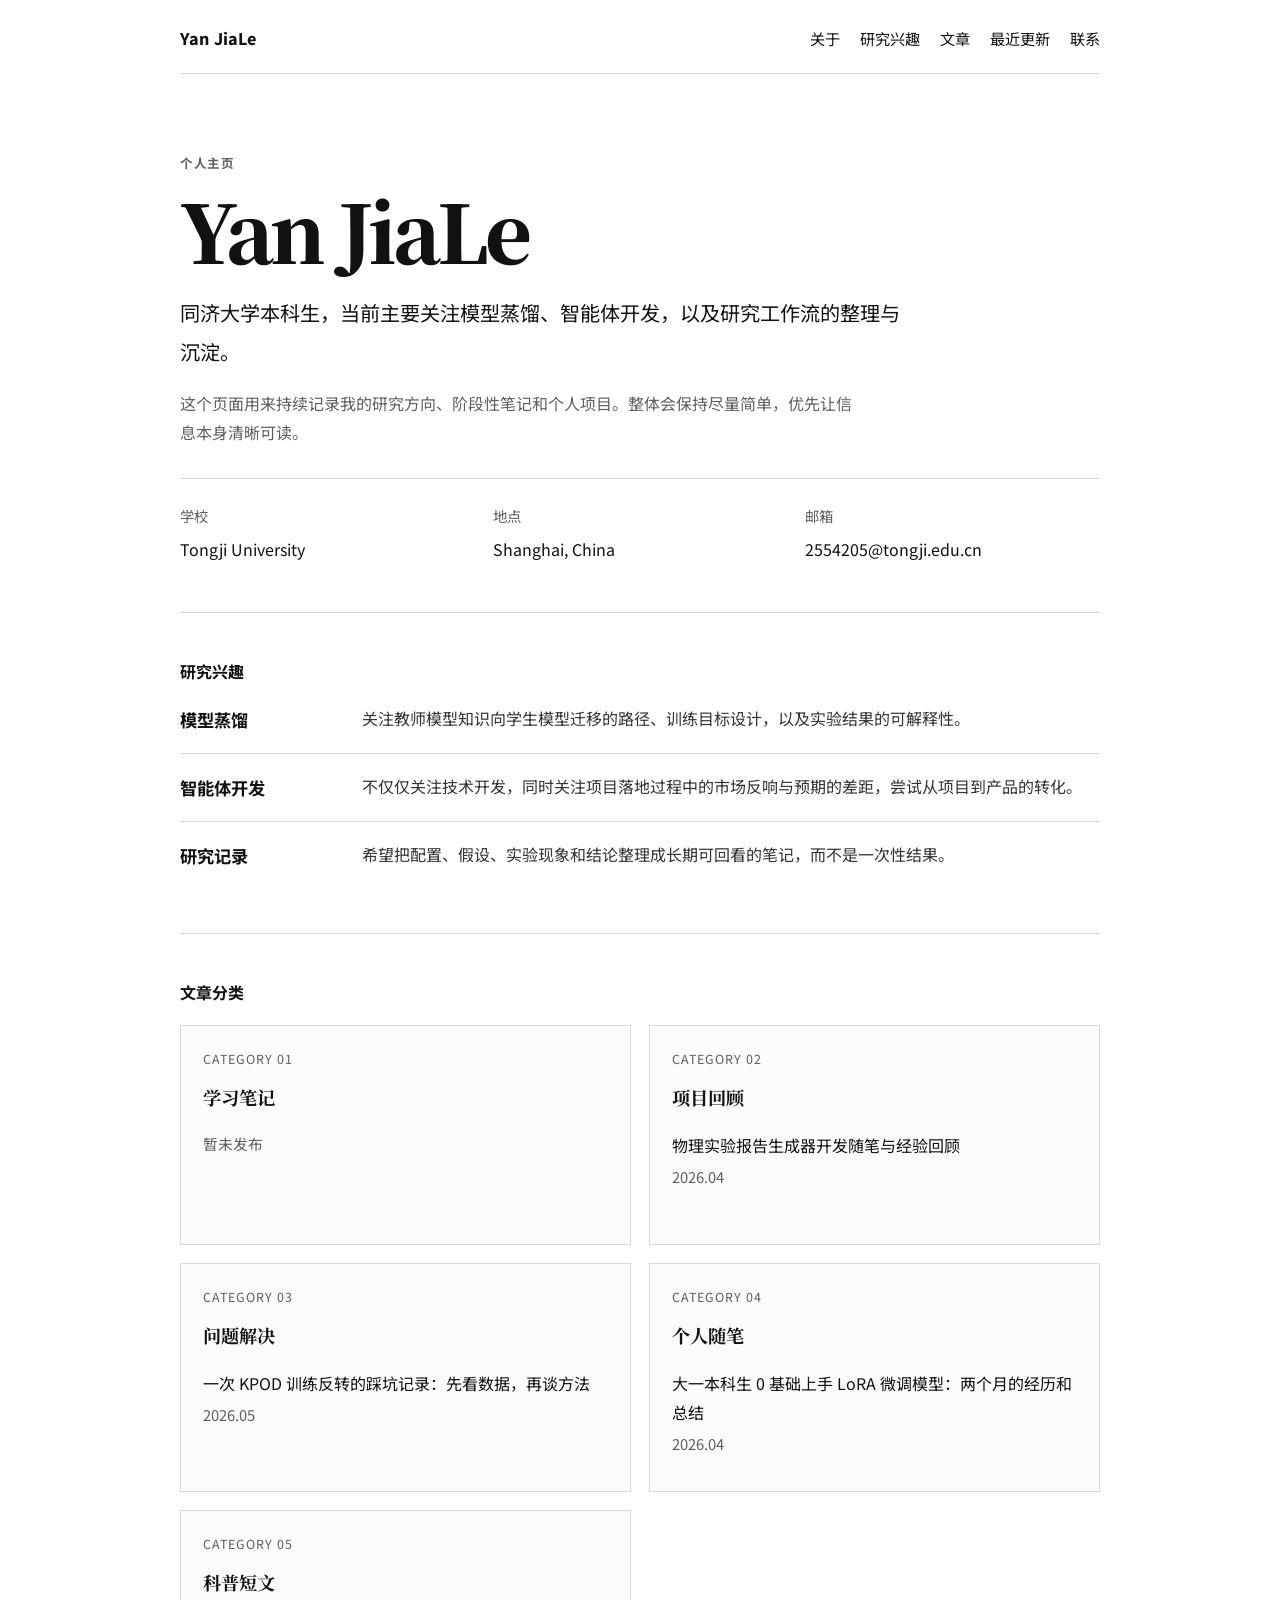
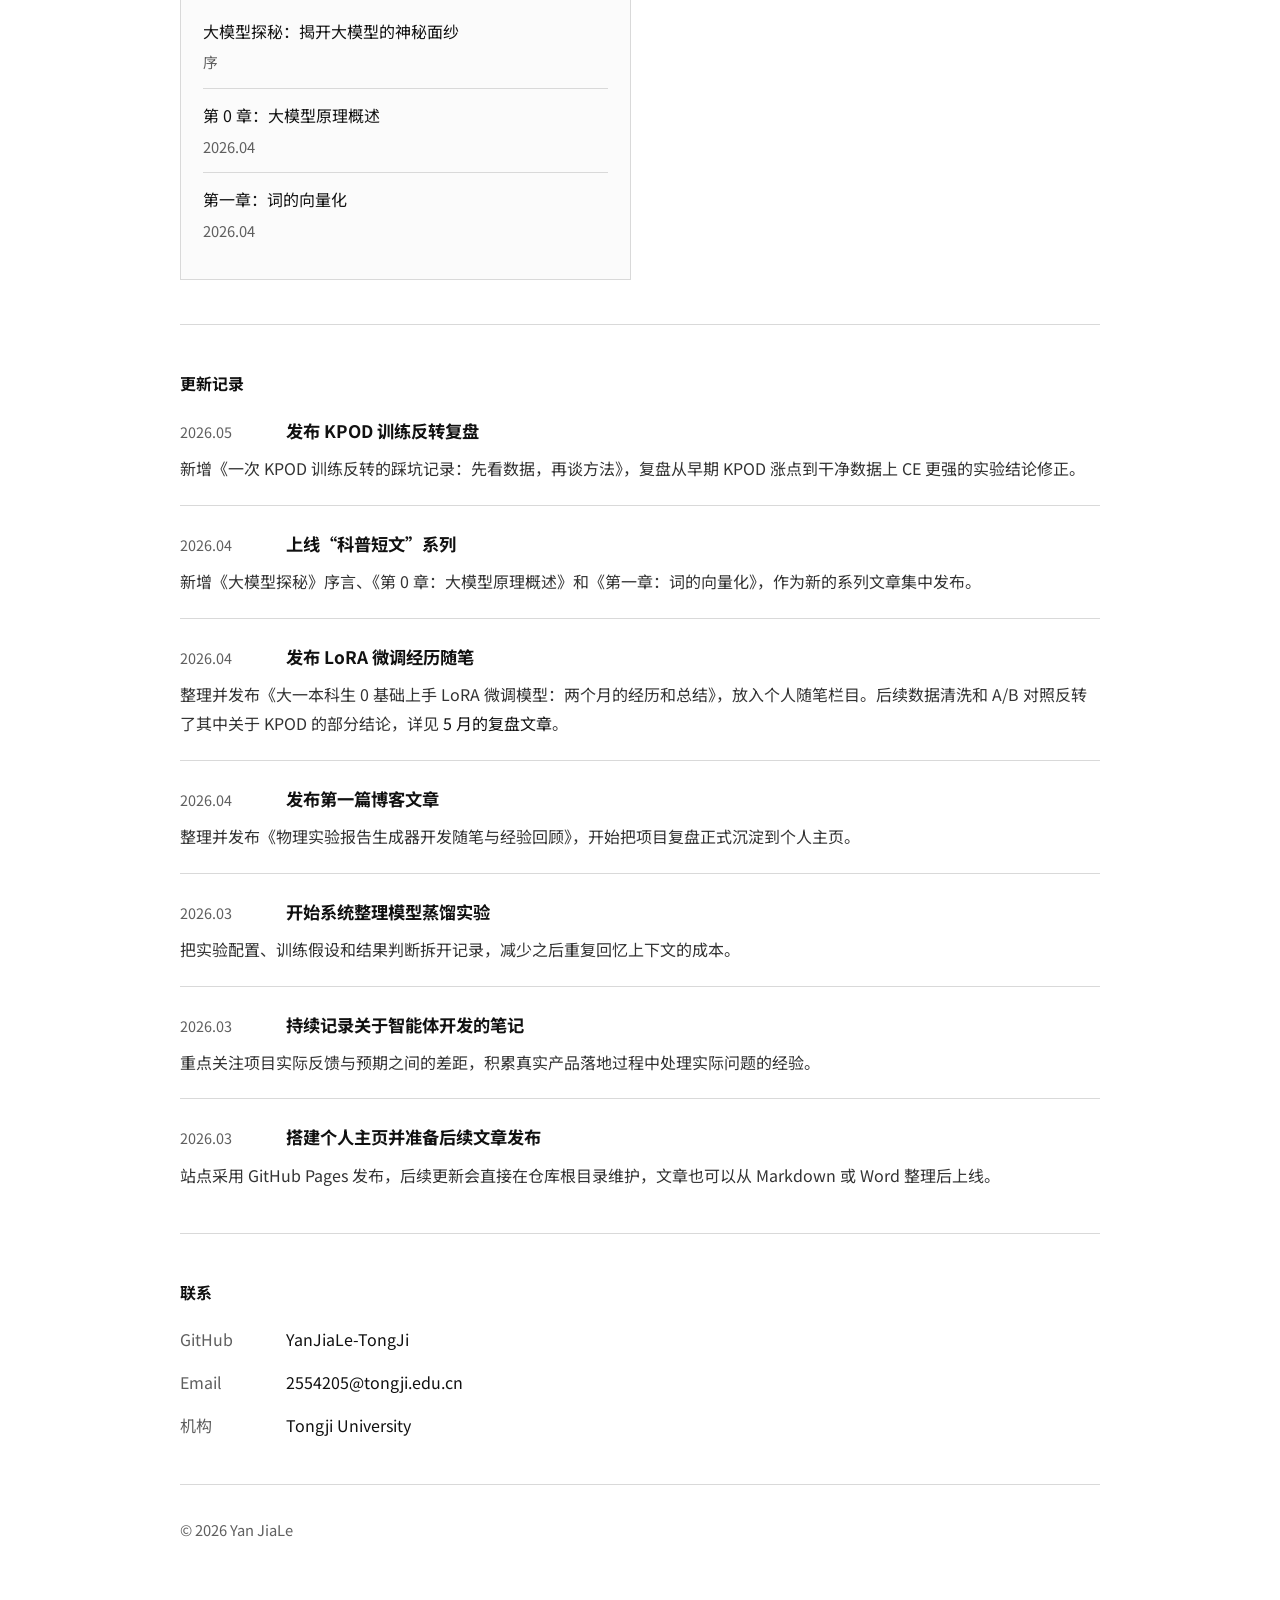
==== commit 6d3f677a: "为 LoRA 微调经历文章添加后记，链接至 KPOD 复盘文章；同步更新首页更新记录交叉引用" ====
--- a/index.html
+++ b/index.html
@@ -174,7 +174,7 @@
                 <time datetime="2026-04">2026.04</time>
                 <h3>发布 LoRA 微调经历随笔</h3>
               </div>
-              <p>整理并发布《大一本科生 0 基础上手 LoRA 微调模型：两个月的经历和总结》，放入个人随笔栏目。</p>
+              <p>整理并发布《大一本科生 0 基础上手 LoRA 微调模型：两个月的经历和总结》，放入个人随笔栏目。后续数据清洗和 A/B 对照反转了其中关于 KPOD 的部分结论，详见 <a href="./articles/kpod-data-quality-retrospective.html">5 月的复盘文章</a>。</p>
             </article>
 
             <article class="update-item">
